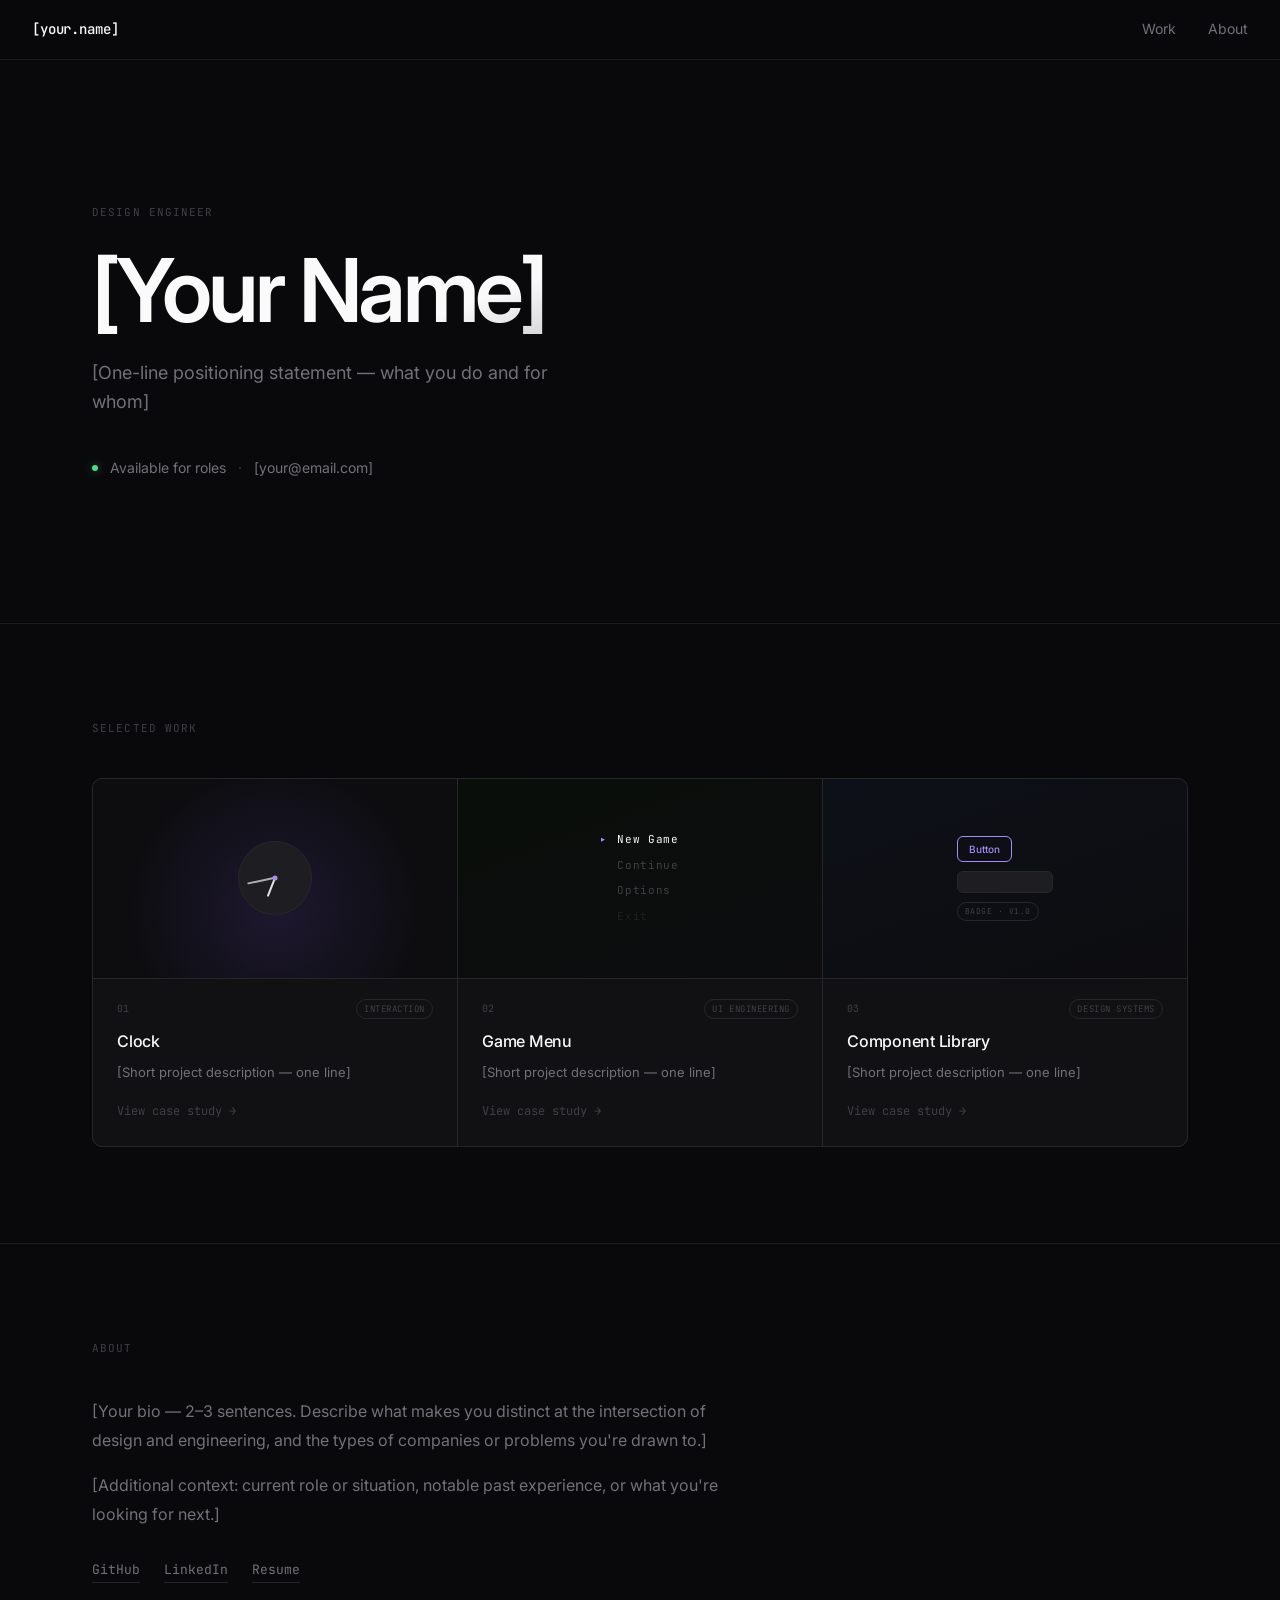
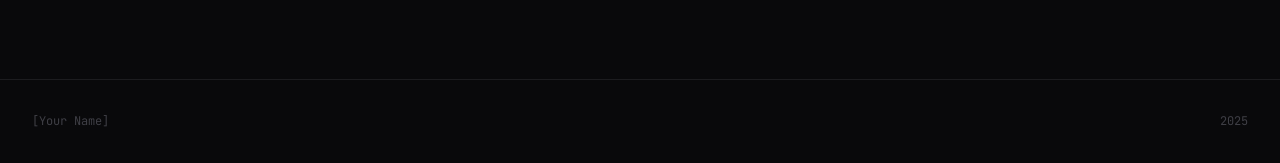
==== index.html @ f0f5b65a "update" ====
<!DOCTYPE html>
<html lang="en">
<head>
  <meta charset="UTF-8">
  <meta name="viewport" content="width=device-width, initial-scale=1.0">
  <!-- PLACEHOLDER: Update with your name -->
  <title>[Your Name] — Design Engineer</title>
  <meta name="description" content="<!-- PLACEHOLDER: One-line bio for search/OG -->">
  <link rel="preconnect" href="https://fonts.googleapis.com">
  <link rel="preconnect" href="https://fonts.gstatic.com" crossorigin>
  <link href="https://fonts.googleapis.com/css2?family=Inter:wght@400;500;600&family=JetBrains+Mono:wght@400;500&display=swap" rel="stylesheet">
  <link rel="stylesheet" href="styles.css">
</head>
<body>

  <!-- ─── Nav ─────────────────────────────────────────────── -->
  <nav class="site-nav">
    <!-- PLACEHOLDER: Replace with your name, handle, or a wordmark SVG -->
    <a href="/" class="wordmark">[your.name]</a>
    <div class="nav-links">
      <a href="#work">Work</a>
      <a href="#about">About</a>
    </div>
  </nav>

  <main>

    <!-- ─── Hero ────────────────────────────────────────────── -->
    <section class="hero">
      <div class="wrap">
        <p class="hero-eyebrow">Design Engineer</p>
        <!-- PLACEHOLDER: Your name — can be a logotype SVG, styled text, or plain text -->
        <h1 class="hero-name">[Your Name]</h1>
        <!-- PLACEHOLDER: One-line positioning statement
             Examples:
               "I build the gap between design and production."
               "Turning design systems into living, shipped products."
               "Designing in code for SaaS teams that move fast."        -->
        <p class="hero-statement">
          [One-line positioning statement — what you do and for whom]
        </p>
        <div class="hero-cta">
          <span class="status-dot"></span>
          <span>Available for roles</span>
          <span class="dot">·</span>
          <!-- PLACEHOLDER: Your email address -->
          <a href="mailto:[your@email.com]">[your@email.com]</a>
        </div>
      </div>
    </section>

    <!-- ─── Work ─────────────────────────────────────────────── -->
    <section class="section" id="work">
      <div class="wrap">
        <span class="section-label">Selected Work</span>
        <div class="projects">

          <!-- ── Card 01: Clock ── -->
          <a href="projects/clock.html" class="card">
            <div class="card-thumb card-thumb--clock">
              <!-- Analog clock — hands set to current time by script below -->
              <div class="clock">
                <div class="ch" id="clock-hour"></div>
                <div class="cm" id="clock-min"></div>
                <div class="cc"></div>
              </div>
            </div>
            <div class="card-body">
              <div class="card-row">
                <span class="card-num">01</span>
                <span class="card-tag">Interaction</span>
              </div>
              <h2 class="card-title">Clock</h2>
              <!-- PLACEHOLDER: One sentence describing the project -->
              <p class="card-desc">[Short project description — one line]</p>
              <span class="card-link">View case study →</span>
            </div>
          </a>

          <!-- ── Card 02: Game Menu ── -->
          <a href="projects/game-menu.html" class="card">
            <div class="card-thumb card-thumb--game">
              <div class="game-menu">
                <div class="gmi active">New Game</div>
                <div class="gmi">Continue</div>
                <div class="gmi">Options</div>
                <div class="gmi" style="opacity:.35">Exit</div>
              </div>
            </div>
            <div class="card-body">
              <div class="card-row">
                <span class="card-num">02</span>
                <span class="card-tag">UI Engineering</span>
              </div>
              <h2 class="card-title">Game Menu</h2>
              <!-- PLACEHOLDER: One sentence describing the project -->
              <p class="card-desc">[Short project description — one line]</p>
              <span class="card-link">View case study →</span>
            </div>
          </a>

          <!-- ── Card 03: Component Library ── -->
          <a href="projects/component-library.html" class="card">
            <div class="card-thumb card-thumb--components">
              <div class="comp-stack">
                <div class="c-btn">Button</div>
                <div class="c-input"></div>
                <div class="c-badge">Badge · v1.0</div>
              </div>
            </div>
            <div class="card-body">
              <div class="card-row">
                <span class="card-num">03</span>
                <span class="card-tag">Design Systems</span>
              </div>
              <h2 class="card-title">Component Library</h2>
              <!-- PLACEHOLDER: One sentence describing the project -->
              <p class="card-desc">[Short project description — one line]</p>
              <span class="card-link">View case study →</span>
            </div>
          </a>

        </div>
      </div>
    </section>

    <!-- ─── About ─────────────────────────────────────────────── -->
    <section class="section" id="about">
      <div class="wrap">
        <span class="section-label">About</span>
        <div class="about-body">
          <!-- PLACEHOLDER: 2–3 sentence bio
               Focus on: what makes you distinct at the intersection of design + engineering,
               and the kinds of companies/problems you're drawn to. -->
          <p>[Your bio — 2–3 sentences. Describe what makes you distinct at the intersection of design and engineering, and the types of companies or problems you're drawn to.]</p>
          <!-- PLACEHOLDER: Optional second paragraph — current situation, past experience, what's next -->
          <p>[Additional context: current role or situation, notable past experience, or what you're looking for next.]</p>
          <div class="about-links">
            <!-- PLACEHOLDER: Replace # with real URLs. Add or remove links as needed. -->
            <a href="#" class="about-link">GitHub</a>
            <a href="#" class="about-link">LinkedIn</a>
            <a href="#" class="about-link">Resume</a>
          </div>
        </div>
      </div>
    </section>

  </main>

  <!-- ─── Footer ──────────────────────────────────────────────── -->
  <footer>
    <!-- PLACEHOLDER: Your name -->
    <span class="foot-text">[Your Name]</span>
    <span class="foot-text">2025</span>
  </footer>

  <script>
    // Set clock hands to current local time
    const now = new Date();
    const h = now.getHours() % 12;
    const m = now.getMinutes();
    const hourDeg = h * 30 + m * 0.5;
    const minDeg  = m * 6;
    document.getElementById('clock-hour').style.transform = `rotate(${hourDeg}deg)`;
    document.getElementById('clock-min').style.transform  = `rotate(${minDeg}deg)`;
  </script>

</body>
</html>
---- styles.css ----
/* ─────────────────────────────────────────────────────────────
   Portfolio — Design Engineer
   ───────────────────────────────────────────────────────────── */

/* Reset */
*, *::before, *::after { box-sizing: border-box; margin: 0; padding: 0; }

/* Tokens */
:root {
  --bg:           #09090b;
  --bg-2:         #0d0d10;
  --surface:      #111113;
  --surface-2:    #18181b;
  --surface-3:    #1e1e22;
  --border:       #27272a;
  --border-2:     #1c1c1f;

  --text:         #fafafa;
  --text-muted:   #71717a;
  --text-subtle:  #3f3f46;

  --accent:       #a78bfa;

  --sans: 'Inter', -apple-system, BlinkMacSystemFont, 'Segoe UI', Helvetica, sans-serif;
  --mono: 'JetBrains Mono', 'Fira Code', 'SF Mono', 'Cascadia Code', monospace;

  --r:   10px;
  --r-s: 6px;

  --nav-h:        60px;
  --max-w:        1160px;
  --max-w-prose:  660px;
}

html { scroll-behavior: smooth; }

body {
  background: var(--bg);
  color: var(--text);
  font-family: var(--sans);
  font-size: 1rem;
  line-height: 1.6;
  -webkit-font-smoothing: antialiased;
  -moz-osx-font-smoothing: grayscale;
}

a { color: inherit; text-decoration: none; }

/* ─── Layout ─── */
.wrap {
  max-width: var(--max-w);
  margin: 0 auto;
  padding: 0 2rem;
}

/* ─── Nav ─── */
nav.site-nav {
  position: fixed;
  inset: 0 0 auto;
  height: var(--nav-h);
  display: flex;
  align-items: center;
  justify-content: space-between;
  padding: 0 2rem;
  z-index: 99;
  border-bottom: 1px solid var(--border-2);
  background: rgba(9, 9, 11, 0.82);
  backdrop-filter: blur(14px);
  -webkit-backdrop-filter: blur(14px);
}

.wordmark {
  font-family: var(--mono);
  font-size: 0.875rem;
  font-weight: 500;
  letter-spacing: -0.01em;
  color: var(--text);
  transition: color 0.15s;
}
.wordmark:hover { color: var(--accent); }

.nav-links {
  display: flex;
  gap: 2rem;
}
.nav-links a {
  font-size: 0.875rem;
  color: var(--text-muted);
  transition: color 0.15s;
}
.nav-links a:hover { color: var(--text); }

/* ─── Hero ─── */
.hero {
  padding: calc(var(--nav-h) + 9rem) 0 9rem;
}
.hero-eyebrow {
  font-family: var(--mono);
  font-size: 0.6875rem;
  text-transform: uppercase;
  letter-spacing: 0.1em;
  color: var(--text-subtle);
  margin-bottom: 1.5rem;
}
.hero-name {
  font-size: clamp(3rem, 7.5vw, 5.5rem);
  font-weight: 600;
  letter-spacing: -0.04em;
  line-height: 1;
  margin-bottom: 1.5rem;
  background: linear-gradient(160deg, #fafafa 40%, #52525b);
  -webkit-background-clip: text;
  -webkit-text-fill-color: transparent;
  background-clip: text;
}
.hero-statement {
  font-size: 1.125rem;
  color: var(--text-muted);
  max-width: 460px;
  line-height: 1.65;
  margin-bottom: 2.5rem;
}
.hero-cta {
  display: flex;
  align-items: center;
  gap: 0.75rem;
  font-size: 0.875rem;
  color: var(--text-muted);
}
.status-dot {
  width: 6px;
  height: 6px;
  background: #4ade80;
  border-radius: 50%;
  box-shadow: 0 0 8px rgba(74, 222, 128, 0.45);
  flex-shrink: 0;
  animation: blink 2.5s ease-in-out infinite;
}
@keyframes blink {
  0%, 100% { opacity: 1; }
  50%       { opacity: 0.35; }
}
.dot { color: var(--text-subtle); }
.hero-cta a { transition: color 0.15s; }
.hero-cta a:hover { color: var(--text); }

/* ─── Sections ─── */
.section {
  padding: 6rem 0;
  border-top: 1px solid var(--border-2);
}
.section-label {
  display: block;
  font-family: var(--mono);
  font-size: 0.6875rem;
  text-transform: uppercase;
  letter-spacing: 0.1em;
  color: var(--text-subtle);
  margin-bottom: 2.5rem;
}

/* ─── Project Grid ─── */
.projects {
  display: grid;
  grid-template-columns: repeat(3, 1fr);
  border: 1px solid var(--border);
  border-radius: var(--r);
  overflow: hidden;
  background: var(--border);
  gap: 1px;
}

.card {
  display: flex;
  flex-direction: column;
  background: var(--surface);
  position: relative;
  transition: background 0.2s;
}
.card:hover { background: var(--surface-2); }

/* Card thumbnails */
.card-thumb {
  height: 200px;
  border-bottom: 1px solid var(--border);
  display: flex;
  align-items: center;
  justify-content: center;
  overflow: hidden;
}

/* — Clock — */
.card-thumb--clock {
  background: radial-gradient(circle at 50% 65%, #1e1830 0%, var(--bg-2) 65%);
}
.clock {
  width: 74px;
  height: 74px;
  border: 1.5px solid var(--border);
  border-radius: 50%;
  background: var(--surface-3);
  position: relative;
}
.ch, .cm {
  position: absolute;
  bottom: 50%;
  left: 50%;
  transform-origin: 50% 100%;
  background: var(--text);
  border-radius: 2px;
}
.ch {
  width: 2px;
  height: 20px;
  margin-left: -1px;
  transform: rotate(0deg); /* set by JS */
  opacity: 0.9;
}
.cm {
  width: 1.5px;
  height: 28px;
  margin-left: -0.75px;
  transform: rotate(0deg); /* set by JS */
  opacity: 0.65;
}
.cc {
  position: absolute;
  width: 5px;
  height: 5px;
  background: var(--accent);
  border-radius: 50%;
  top: 50%;
  left: 50%;
  transform: translate(-50%, -50%);
}

/* — Game Menu — */
.card-thumb--game {
  background: linear-gradient(160deg, #090e09 0%, var(--bg-2) 100%);
}
.game-menu {
  display: flex;
  flex-direction: column;
  gap: 8px;
}
.gmi {
  font-family: var(--mono);
  font-size: 0.6875rem;
  letter-spacing: 0.06em;
  color: var(--text-subtle);
  padding-left: 16px;
  position: relative;
}
.gmi.active {
  color: var(--text);
}
.gmi.active::before {
  content: '▶';
  position: absolute;
  left: 0;
  top: 50%;
  transform: translateY(-50%);
  color: var(--accent);
  font-size: 0.4rem;
}

/* — Component Library — */
.card-thumb--components {
  background: linear-gradient(160deg, #0d1018 0%, var(--bg-2) 100%);
}
.comp-stack {
  display: flex;
  flex-direction: column;
  gap: 9px;
  align-items: flex-start;
}
.c-btn {
  font-family: var(--sans);
  font-size: 0.625rem;
  font-weight: 500;
  padding: 4px 11px;
  border: 1px solid var(--accent);
  border-radius: var(--r-s);
  color: var(--accent);
}
.c-input {
  width: 96px;
  height: 22px;
  border: 1px solid var(--border);
  border-radius: var(--r-s);
  background: var(--surface-3);
}
.c-badge {
  font-family: var(--mono);
  font-size: 0.5rem;
  padding: 2px 7px;
  border-radius: 999px;
  border: 1px solid var(--border);
  color: var(--text-subtle);
  text-transform: uppercase;
  letter-spacing: 0.06em;
}

/* Card body */
.card-body {
  padding: 1.25rem 1.5rem 1.5rem;
  flex: 1;
  display: flex;
  flex-direction: column;
}
.card-row {
  display: flex;
  align-items: center;
  justify-content: space-between;
  margin-bottom: 0.625rem;
}
.card-num {
  font-family: var(--mono);
  font-size: 0.625rem;
  color: var(--text-subtle);
}
.card-tag {
  font-family: var(--mono);
  font-size: 0.5625rem;
  color: var(--text-subtle);
  text-transform: uppercase;
  letter-spacing: 0.06em;
  padding: 2px 7px;
  border: 1px solid var(--border);
  border-radius: 999px;
}
.card-title {
  font-size: 1rem;
  font-weight: 500;
  letter-spacing: -0.015em;
  color: var(--text);
  margin-bottom: 0.5rem;
  transition: color 0.15s;
}
.card:hover .card-title { color: var(--accent); }
.card-desc {
  font-size: 0.8125rem;
  color: var(--text-muted);
  line-height: 1.5;
  flex: 1;
}
.card-link {
  display: inline-flex;
  align-items: center;
  gap: 0.375rem;
  font-size: 0.75rem;
  font-family: var(--mono);
  color: var(--text-subtle);
  margin-top: 1.25rem;
  transition: color 0.2s;
}
.card:hover .card-link { color: var(--text-muted); }

/* ─── About ─── */
.about-body { max-width: var(--max-w-prose); }
.about-body p {
  font-size: 1rem;
  color: var(--text-muted);
  line-height: 1.8;
  margin-bottom: 1rem;
}
.about-links {
  display: flex;
  gap: 1.5rem;
  margin-top: 2rem;
}
.about-link {
  font-family: var(--mono);
  font-size: 0.8125rem;
  color: var(--text-muted);
  border-bottom: 1px solid var(--border);
  padding-bottom: 1px;
  transition: all 0.15s;
}
.about-link:hover { color: var(--text); border-color: var(--text-muted); }

/* ─── Footer ─── */
footer {
  border-top: 1px solid var(--border-2);
  padding: 2rem;
  display: flex;
  justify-content: space-between;
  align-items: center;
}
.foot-text {
  font-family: var(--mono);
  font-size: 0.75rem;
  color: var(--text-subtle);
  transition: color 0.15s;
}
a.foot-text:hover { color: var(--text-muted); }

/* ─── Case Study ─── */
nav.case-nav {
  position: fixed;
  inset: 0 0 auto;
  height: var(--nav-h);
  display: flex;
  align-items: center;
  justify-content: space-between;
  padding: 0 2rem;
  z-index: 99;
  border-bottom: 1px solid var(--border-2);
  background: rgba(9, 9, 11, 0.82);
  backdrop-filter: blur(14px);
  -webkit-backdrop-filter: blur(14px);
}
.back {
  display: inline-flex;
  align-items: center;
  gap: 0.5rem;
  font-size: 0.875rem;
  color: var(--text-muted);
  transition: color 0.15s;
}
.back svg { transition: transform 0.15s; }
.back:hover { color: var(--text); }
.back:hover svg { transform: translateX(-2px); }

.case-hero {
  padding: calc(var(--nav-h) + 6rem) 0 4rem;
}
.case-num {
  font-family: var(--mono);
  font-size: 0.6875rem;
  color: var(--text-subtle);
  letter-spacing: 0.08em;
  text-transform: uppercase;
  display: block;
  margin-bottom: 1rem;
}
.case-title {
  font-size: clamp(2.25rem, 5vw, 4rem);
  font-weight: 600;
  letter-spacing: -0.03em;
  line-height: 1.05;
  margin-bottom: 1rem;
  background: linear-gradient(160deg, #fafafa 40%, #52525b);
  -webkit-background-clip: text;
  -webkit-text-fill-color: transparent;
  background-clip: text;
}
.case-desc {
  font-size: 1.0625rem;
  color: var(--text-muted);
  max-width: 520px;
  line-height: 1.65;
}
.case-attrs {
  display: flex;
  gap: 3rem;
  padding: 2rem 0;
  border-top: 1px solid var(--border-2);
  margin-top: 2.5rem;
}
.attr { display: flex; flex-direction: column; gap: 0.25rem; }
.attr-label {
  font-family: var(--mono);
  font-size: 0.625rem;
  text-transform: uppercase;
  letter-spacing: 0.1em;
  color: var(--text-subtle);
}
.attr-value {
  font-size: 0.875rem;
  color: var(--text-muted);
}

/* Demo embed */
.demo-wrap {
  padding-bottom: 5rem;
  border-bottom: 1px solid var(--border-2);
}
.demo-frame {
  width: 100%;
  aspect-ratio: 16 / 9;
  background: var(--surface);
  border: 1px solid var(--border);
  border-radius: var(--r);
  display: flex;
  align-items: center;
  justify-content: center;
  overflow: hidden;
}
iframe.demo-frame {
  border: none;
  display: block;
}
.demo-ph {
  text-align: center;
  display: flex;
  flex-direction: column;
  align-items: center;
  gap: 0.75rem;
}
.demo-ph-ring {
  width: 44px;
  height: 44px;
  border: 1px dashed var(--border);
  border-radius: 50%;
  display: flex;
  align-items: center;
  justify-content: center;
  color: var(--text-subtle);
}
.demo-ph p {
  font-family: var(--mono);
  font-size: 0.75rem;
  color: var(--text-subtle);
}
.demo-ph small {
  font-family: var(--mono);
  font-size: 0.625rem;
  color: var(--border);
  max-width: 280px;
  line-height: 1.5;
}

/* Case body */
.case-body {
  padding: 5rem 0;
  max-width: var(--max-w-prose);
}
.case-block { margin-bottom: 4rem; }
.block-label {
  font-family: var(--mono);
  font-size: 0.625rem;
  text-transform: uppercase;
  letter-spacing: 0.1em;
  color: var(--text-subtle);
  display: block;
  margin-bottom: 1rem;
}
.case-block h2 {
  font-size: 1.125rem;
  font-weight: 500;
  letter-spacing: -0.02em;
  margin-bottom: 0.875rem;
  color: var(--text);
}
.case-block p {
  font-size: 0.9375rem;
  color: var(--text-muted);
  line-height: 1.75;
  margin-bottom: 0.875rem;
}
.ph-block {
  padding: 1.25rem 1.5rem;
  border: 1px dashed var(--border);
  border-radius: var(--r-s);
  font-family: var(--mono);
  font-size: 0.75rem;
  color: var(--text-subtle);
  line-height: 1.7;
}

/* ─── Responsive ─── */
@media (max-width: 860px) {
  .projects { grid-template-columns: 1fr; }
  nav.site-nav .nav-links { display: none; }
  .case-attrs { flex-wrap: wrap; gap: 1.5rem; }
}
@media (max-width: 480px) {
  .hero-name { font-size: 2.75rem; }
  .wrap { padding: 0 1.25rem; }
  nav.site-nav, nav.case-nav { padding: 0 1.25rem; }
  footer { padding: 2rem 1.25rem; }
}
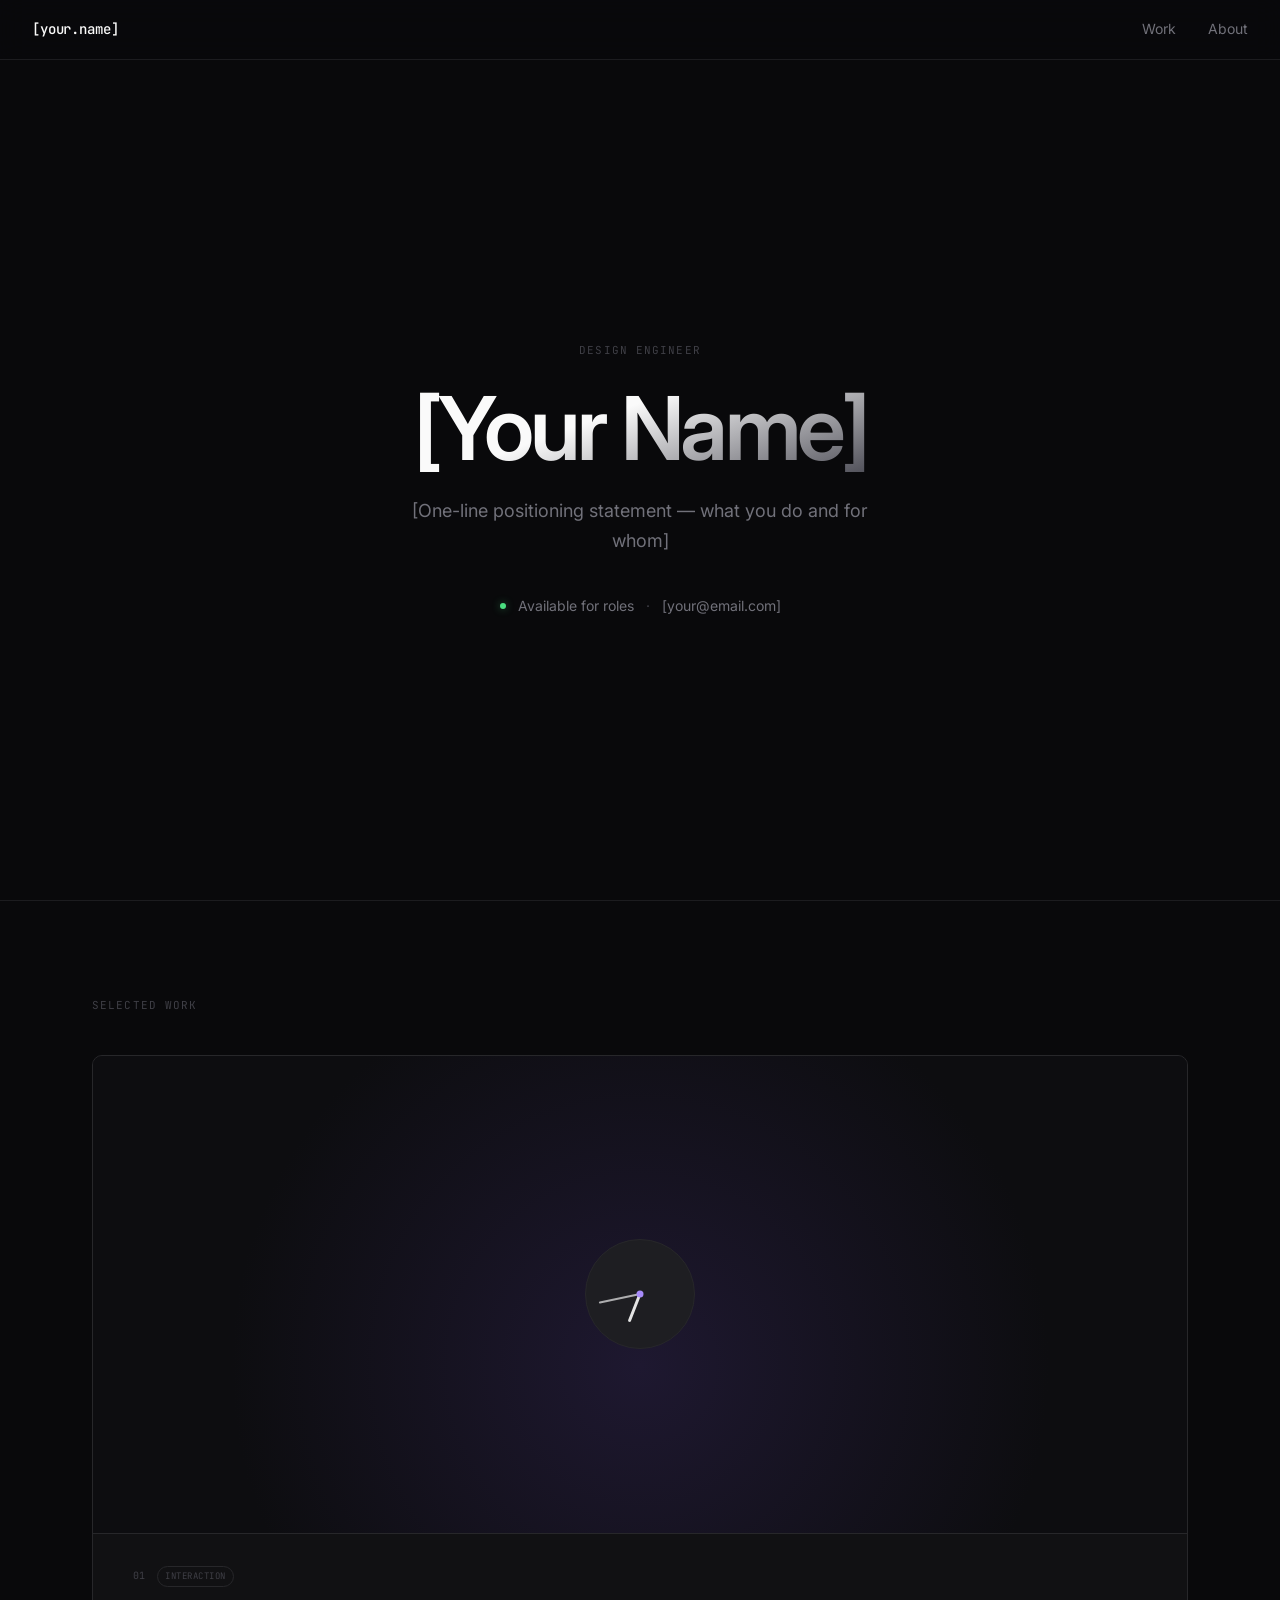
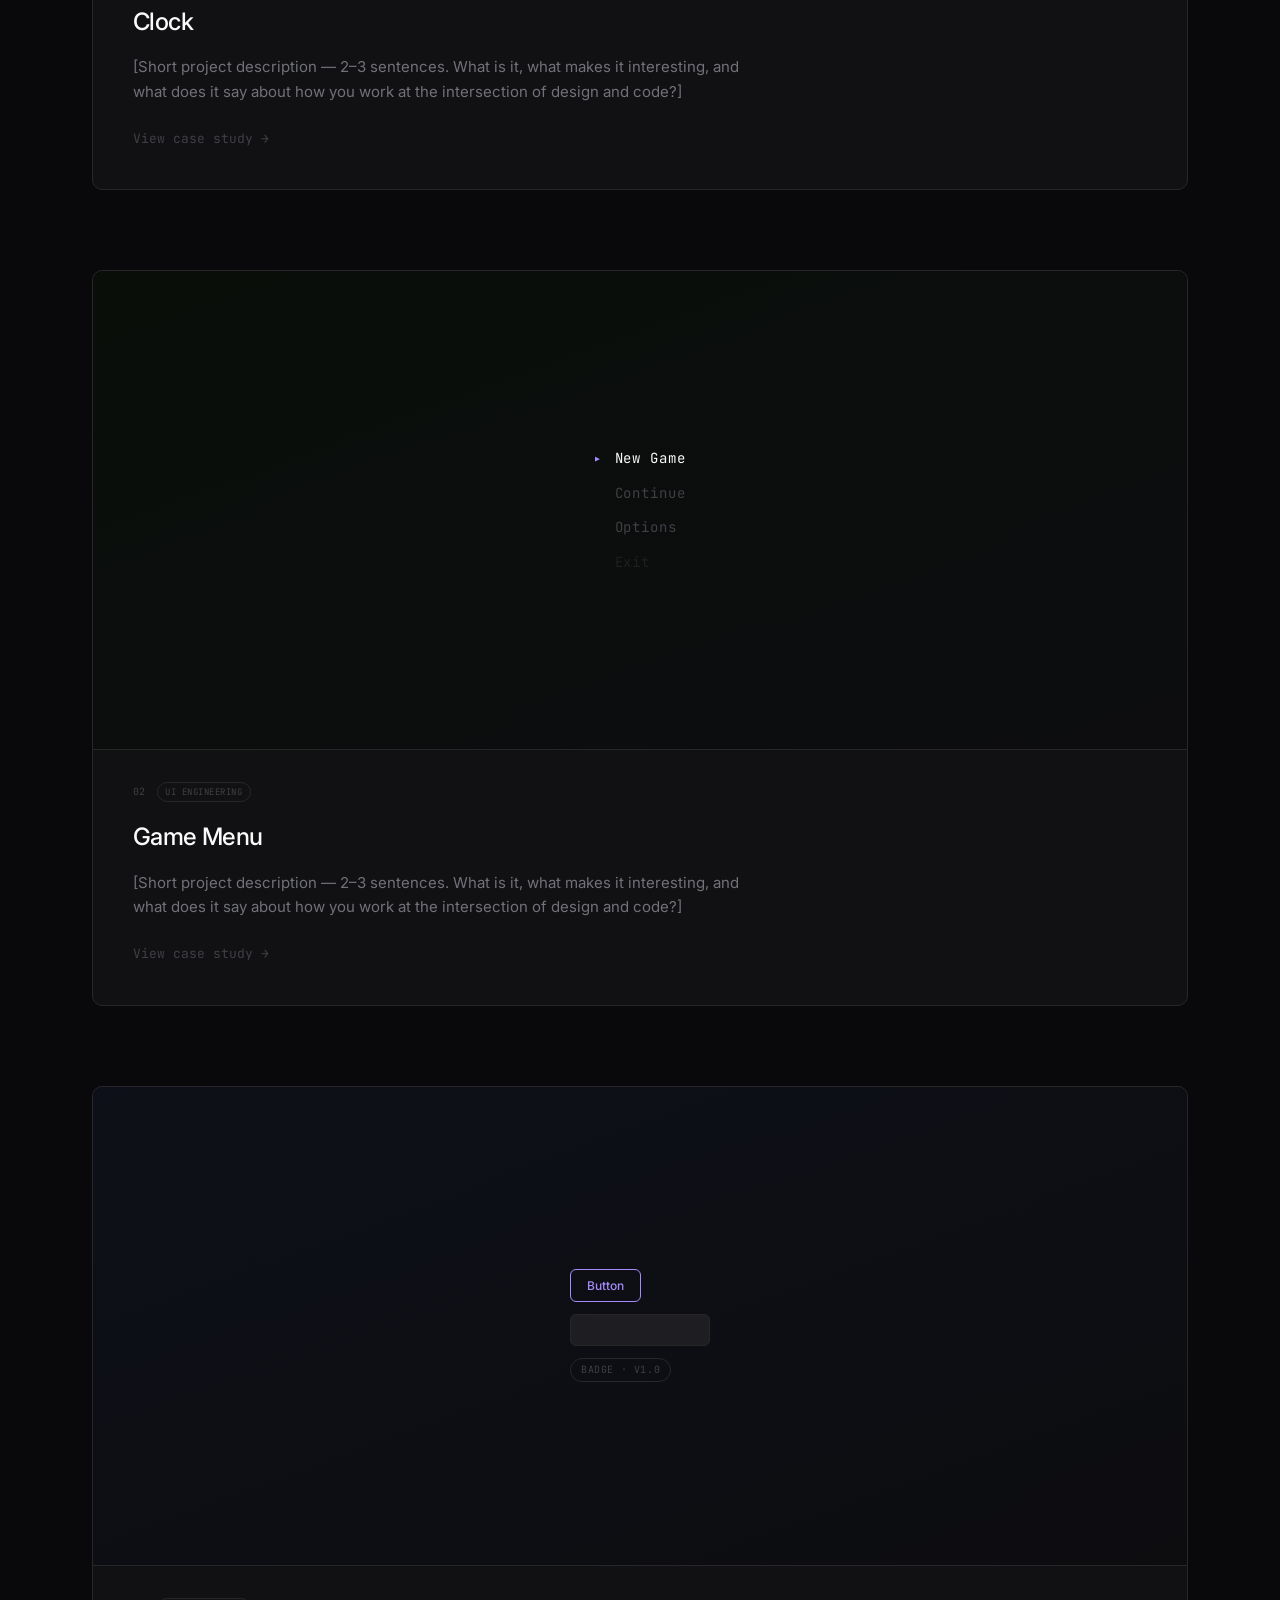
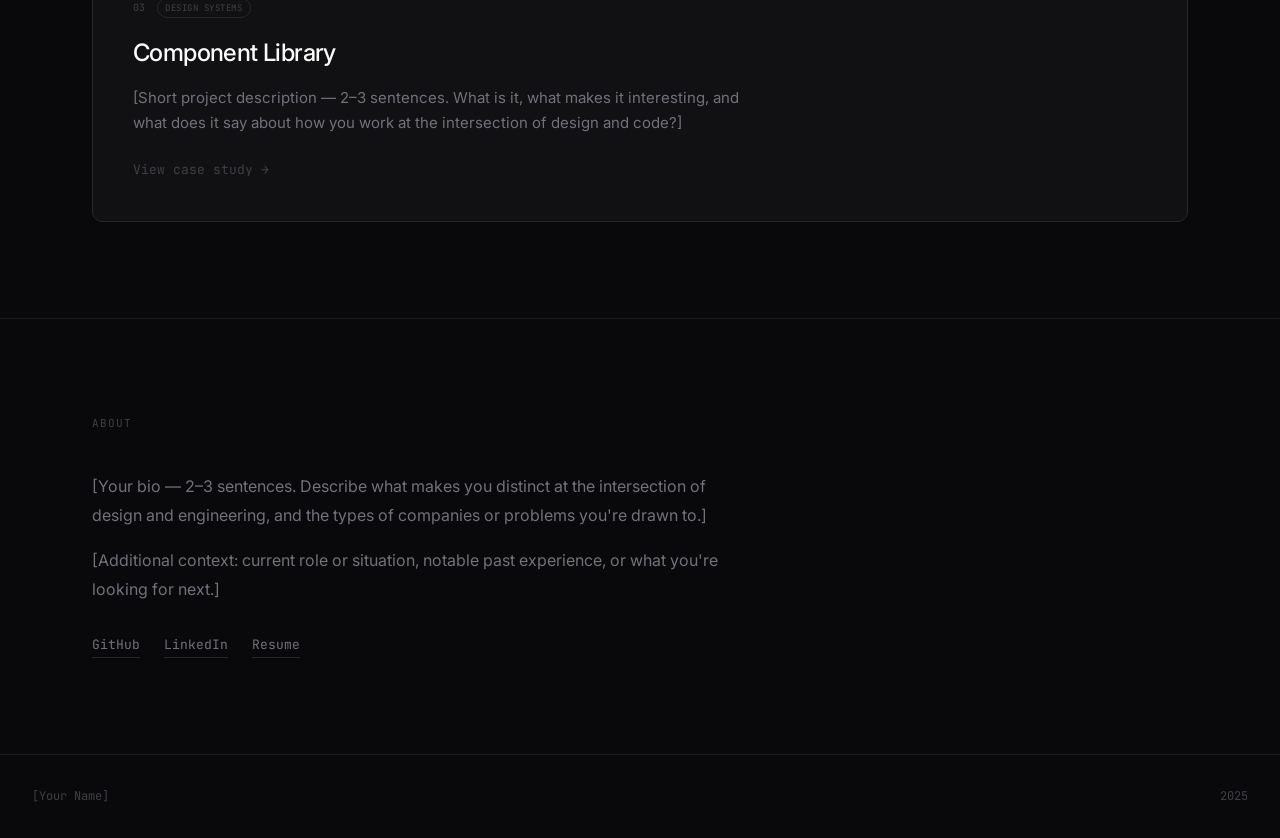
==== commit 9e8bcada: "update" ====
--- a/index.html
+++ b/index.html
@@ -71,8 +71,8 @@
                 <span class="card-tag">Interaction</span>
               </div>
               <h2 class="card-title">Clock</h2>
-              <!-- PLACEHOLDER: One sentence describing the project -->
-              <p class="card-desc">[Short project description — one line]</p>
+              <!-- PLACEHOLDER: 2–3 sentences describing the project -->
+              <p class="card-desc">[Short project description — 2–3 sentences. What is it, what makes it interesting, and what does it say about how you work at the intersection of design and code?]</p>
               <span class="card-link">View case study →</span>
             </div>
           </a>
@@ -93,8 +93,8 @@
                 <span class="card-tag">UI Engineering</span>
               </div>
               <h2 class="card-title">Game Menu</h2>
-              <!-- PLACEHOLDER: One sentence describing the project -->
-              <p class="card-desc">[Short project description — one line]</p>
+              <!-- PLACEHOLDER: 2–3 sentences describing the project -->
+              <p class="card-desc">[Short project description — 2–3 sentences. What is it, what makes it interesting, and what does it say about how you work at the intersection of design and code?]</p>
               <span class="card-link">View case study →</span>
             </div>
           </a>
@@ -114,8 +114,8 @@
                 <span class="card-tag">Design Systems</span>
               </div>
               <h2 class="card-title">Component Library</h2>
-              <!-- PLACEHOLDER: One sentence describing the project -->
-              <p class="card-desc">[Short project description — one line]</p>
+              <!-- PLACEHOLDER: 2–3 sentences describing the project -->
+              <p class="card-desc">[Short project description — 2–3 sentences. What is it, what makes it interesting, and what does it say about how you work at the intersection of design and code?]</p>
               <span class="card-link">View case study →</span>
             </div>
           </a>
--- a/styles.css
+++ b/styles.css
@@ -90,9 +90,19 @@
 }
 .nav-links a:hover { color: var(--text); }
 
-/* ─── Hero ─── */
+/* ─── Hero — centered, full viewport height ─── */
 .hero {
-  padding: calc(var(--nav-h) + 9rem) 0 9rem;
+  min-height: 100svh;
+  display: flex;
+  align-items: center;
+  justify-content: center;
+  padding-top: var(--nav-h);  /* keeps content clear of fixed nav */
+  text-align: center;
+}
+.hero .wrap {
+  display: flex;
+  flex-direction: column;
+  align-items: center;
 }
 .hero-eyebrow {
   font-family: var(--mono);
@@ -123,6 +133,7 @@
 .hero-cta {
   display: flex;
   align-items: center;
+  justify-content: center;
   gap: 0.75rem;
   font-size: 0.875rem;
   color: var(--text-muted);
@@ -159,29 +170,31 @@
   margin-bottom: 2.5rem;
 }
 
-/* ─── Project Grid ─── */
+/* ─── Stacked Project Cards ─── */
 .projects {
-  display: grid;
-  grid-template-columns: repeat(3, 1fr);
+  display: flex;
+  flex-direction: column;
+  gap: 5rem;
+}
+
+.card {
+  display: flex;
+  flex-direction: column;
+  background: var(--surface);
   border: 1px solid var(--border);
   border-radius: var(--r);
   overflow: hidden;
-  background: var(--border);
-  gap: 1px;
-}
-
-.card {
-  display: flex;
-  flex-direction: column;
-  background: var(--surface);
-  position: relative;
-  transition: background 0.2s;
-}
-.card:hover { background: var(--surface-2); }
-
-/* Card thumbnails */
+  transition: background 0.2s, border-color 0.2s;
+}
+.card:hover {
+  background: var(--surface-2);
+  border-color: var(--text-subtle);
+}
+
+/* Preview area — tall landscape ratio */
 .card-thumb {
-  height: 200px;
+  width: 100%;
+  aspect-ratio: 16 / 7;
   border-bottom: 1px solid var(--border);
   display: flex;
   align-items: center;
@@ -194,8 +207,8 @@
   background: radial-gradient(circle at 50% 65%, #1e1830 0%, var(--bg-2) 65%);
 }
 .clock {
-  width: 74px;
-  height: 74px;
+  width: 110px;
+  height: 110px;
   border: 1.5px solid var(--border);
   border-radius: 50%;
   background: var(--surface-3);
@@ -210,23 +223,23 @@
   border-radius: 2px;
 }
 .ch {
+  width: 2.5px;
+  height: 30px;
+  margin-left: -1.25px;
+  transform: rotate(0deg); /* set by JS */
+  opacity: 0.9;
+}
+.cm {
   width: 2px;
-  height: 20px;
+  height: 42px;
   margin-left: -1px;
   transform: rotate(0deg); /* set by JS */
-  opacity: 0.9;
-}
-.cm {
-  width: 1.5px;
-  height: 28px;
-  margin-left: -0.75px;
-  transform: rotate(0deg); /* set by JS */
   opacity: 0.65;
 }
 .cc {
   position: absolute;
-  width: 5px;
-  height: 5px;
+  width: 7px;
+  height: 7px;
   background: var(--accent);
   border-radius: 50%;
   top: 50%;
@@ -241,19 +254,17 @@
 .game-menu {
   display: flex;
   flex-direction: column;
-  gap: 8px;
+  gap: 12px;
 }
 .gmi {
   font-family: var(--mono);
-  font-size: 0.6875rem;
+  font-size: 0.875rem;
   letter-spacing: 0.06em;
   color: var(--text-subtle);
-  padding-left: 16px;
+  padding-left: 20px;
   position: relative;
 }
-.gmi.active {
-  color: var(--text);
-}
+.gmi.active { color: var(--text); }
 .gmi.active::before {
   content: '▶';
   position: absolute;
@@ -261,7 +272,7 @@
   top: 50%;
   transform: translateY(-50%);
   color: var(--accent);
-  font-size: 0.4rem;
+  font-size: 0.5rem;
 }
 
 /* — Component Library — */
@@ -271,29 +282,29 @@
 .comp-stack {
   display: flex;
   flex-direction: column;
-  gap: 9px;
+  gap: 12px;
   align-items: flex-start;
 }
 .c-btn {
   font-family: var(--sans);
-  font-size: 0.625rem;
+  font-size: 0.75rem;
   font-weight: 500;
-  padding: 4px 11px;
+  padding: 6px 16px;
   border: 1px solid var(--accent);
   border-radius: var(--r-s);
   color: var(--accent);
 }
 .c-input {
-  width: 96px;
-  height: 22px;
+  width: 140px;
+  height: 32px;
   border: 1px solid var(--border);
   border-radius: var(--r-s);
   background: var(--surface-3);
 }
 .c-badge {
   font-family: var(--mono);
-  font-size: 0.5rem;
-  padding: 2px 7px;
+  font-size: 0.625rem;
+  padding: 3px 10px;
   border-radius: 999px;
   border: 1px solid var(--border);
   color: var(--text-subtle);
@@ -303,16 +314,15 @@
 
 /* Card body */
 .card-body {
-  padding: 1.25rem 1.5rem 1.5rem;
-  flex: 1;
+  padding: 2rem 2.5rem 2.5rem;
   display: flex;
   flex-direction: column;
 }
 .card-row {
   display: flex;
   align-items: center;
-  justify-content: space-between;
-  margin-bottom: 0.625rem;
+  gap: 0.75rem;
+  margin-bottom: 1rem;
 }
 .card-num {
   font-family: var(--mono);
@@ -330,28 +340,28 @@
   border-radius: 999px;
 }
 .card-title {
-  font-size: 1rem;
+  font-size: 1.5rem;
   font-weight: 500;
-  letter-spacing: -0.015em;
+  letter-spacing: -0.025em;
   color: var(--text);
-  margin-bottom: 0.5rem;
+  margin-bottom: 0.875rem;
   transition: color 0.15s;
 }
 .card:hover .card-title { color: var(--accent); }
 .card-desc {
-  font-size: 0.8125rem;
-  color: var(--text-muted);
-  line-height: 1.5;
-  flex: 1;
+  font-size: 0.9375rem;
+  color: var(--text-muted);
+  line-height: 1.65;
+  max-width: 640px;
 }
 .card-link {
   display: inline-flex;
   align-items: center;
   gap: 0.375rem;
-  font-size: 0.75rem;
-  font-family: var(--mono);
-  color: var(--text-subtle);
-  margin-top: 1.25rem;
+  font-size: 0.8125rem;
+  font-family: var(--mono);
+  color: var(--text-subtle);
+  margin-top: 1.5rem;
   transition: color 0.2s;
 }
 .card:hover .card-link { color: var(--text-muted); }
@@ -561,13 +571,15 @@
 
 /* ─── Responsive ─── */
 @media (max-width: 860px) {
-  .projects { grid-template-columns: 1fr; }
   nav.site-nav .nav-links { display: none; }
   .case-attrs { flex-wrap: wrap; gap: 1.5rem; }
+  .projects { gap: 3.5rem; }
 }
 @media (max-width: 480px) {
   .hero-name { font-size: 2.75rem; }
   .wrap { padding: 0 1.25rem; }
   nav.site-nav, nav.case-nav { padding: 0 1.25rem; }
   footer { padding: 2rem 1.25rem; }
-}
+  .card-body { padding: 1.5rem; }
+  .projects { gap: 2.5rem; }
+}
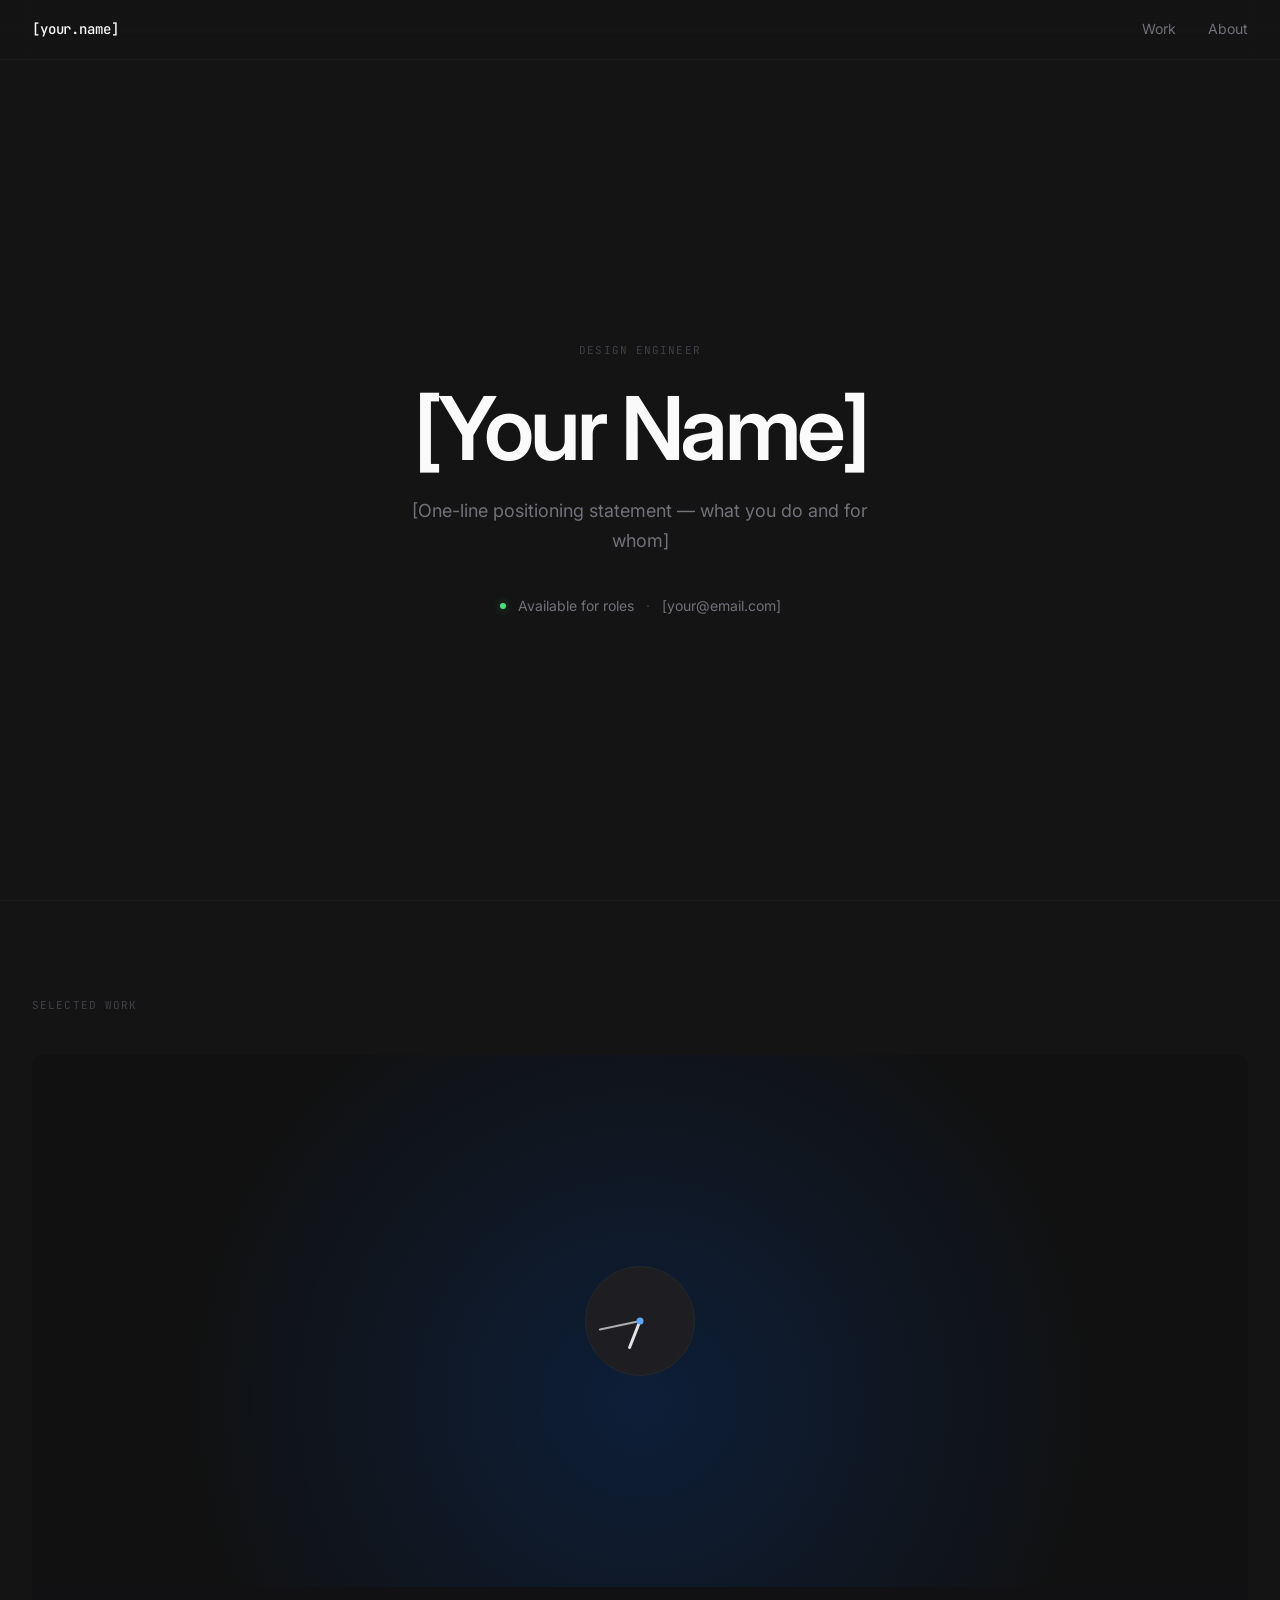
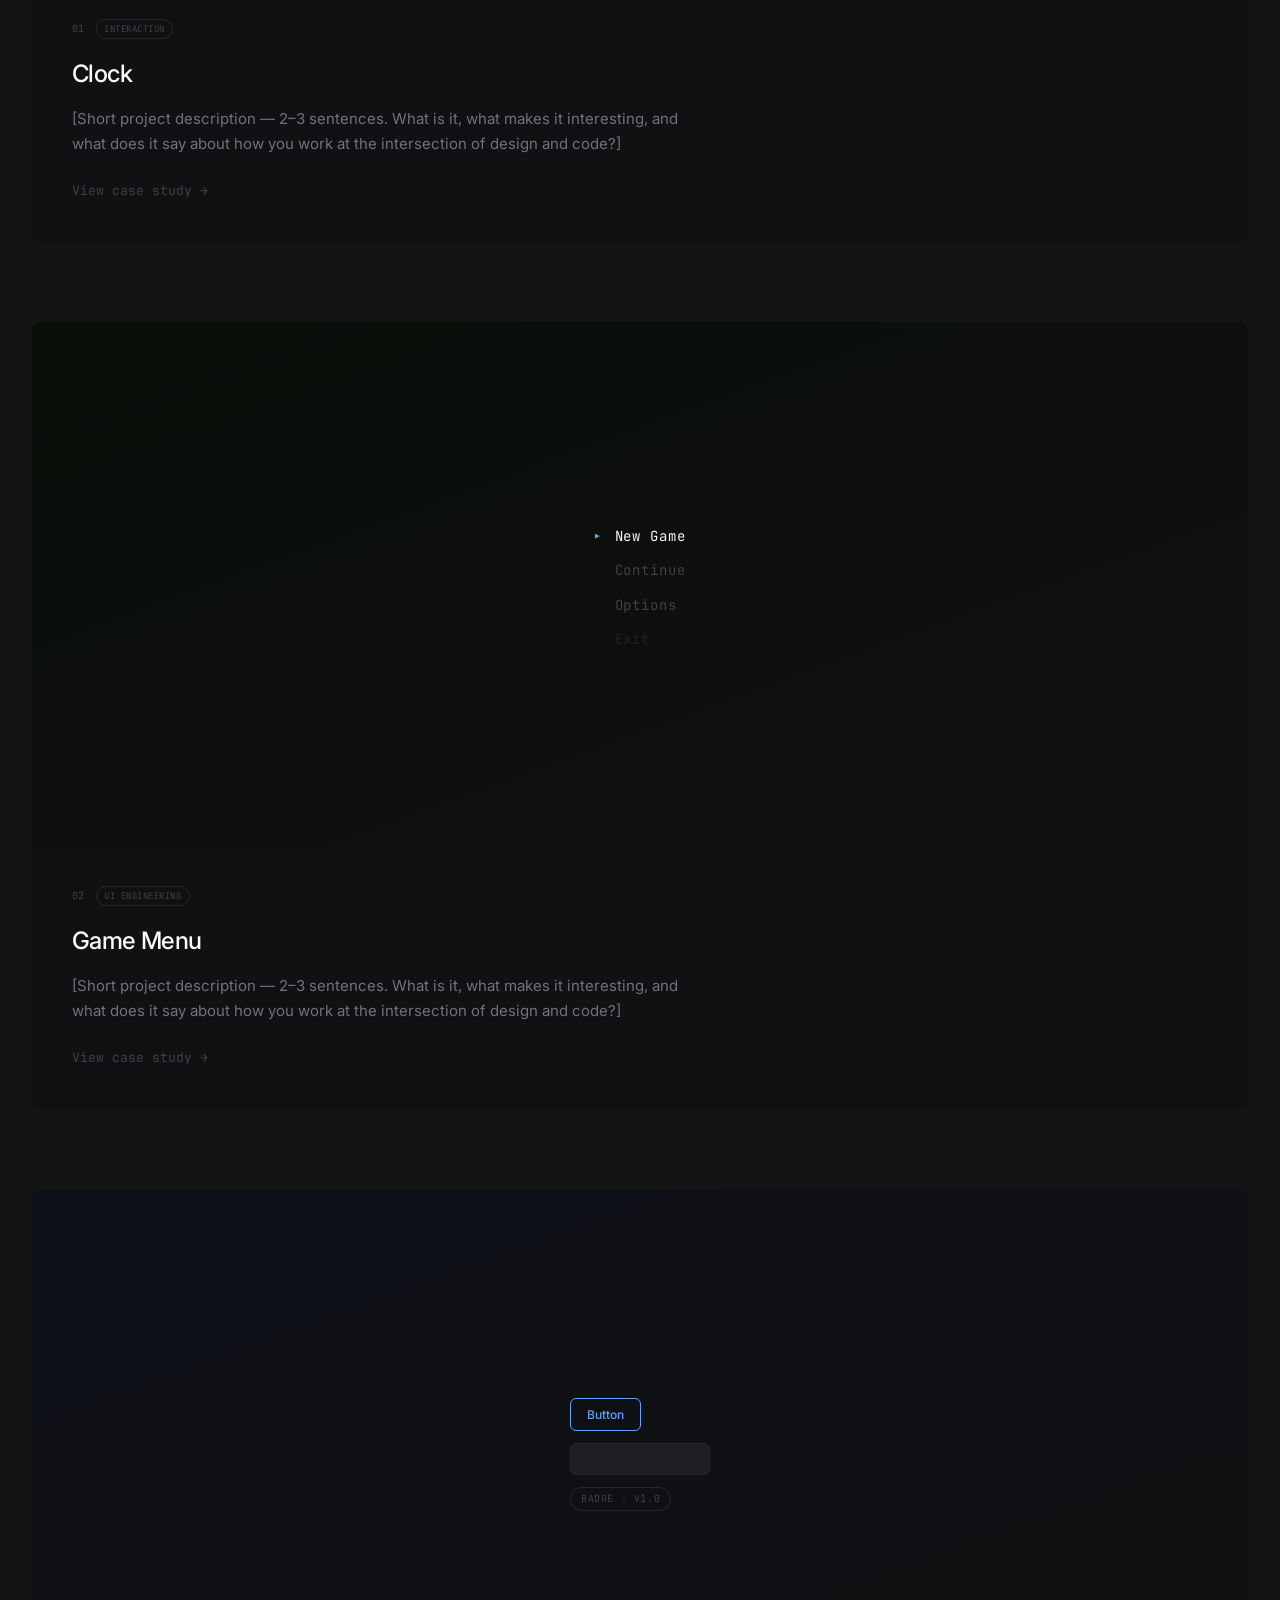
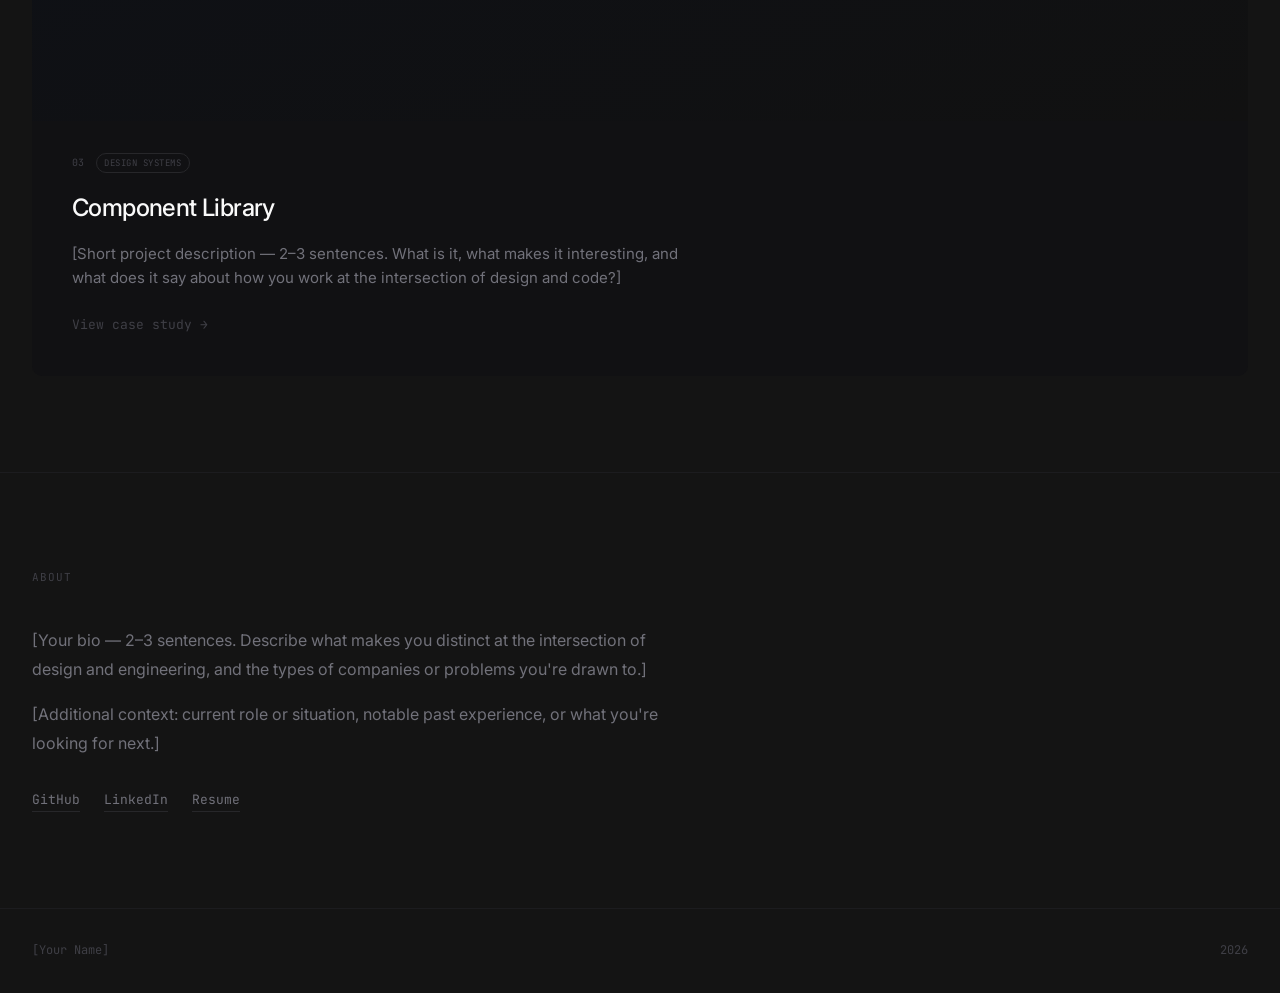
==== commit 07805578: "update" ====
--- a/index.html
+++ b/index.html
@@ -5,7 +5,7 @@
   <meta name="viewport" content="width=device-width, initial-scale=1.0">
   <!-- PLACEHOLDER: Update with your name -->
   <title>[Your Name] — Design Engineer</title>
-  <meta name="description" content="<!-- PLACEHOLDER: One-line bio for search/OG -->">
+  <meta id="meta-desc" name="description" content="">
   <link rel="preconnect" href="https://fonts.googleapis.com">
   <link rel="preconnect" href="https://fonts.gstatic.com" crossorigin>
   <link href="https://fonts.googleapis.com/css2?family=Inter:wght@400;500;600&family=JetBrains+Mono:wght@400;500&display=swap" rel="stylesheet">
@@ -16,7 +16,7 @@
   <!-- ─── Nav ─────────────────────────────────────────────── -->
   <nav class="site-nav">
     <!-- PLACEHOLDER: Replace with your name, handle, or a wordmark SVG -->
-    <a href="/" class="wordmark">[your.name]</a>
+    <a href="/" class="wordmark" id="nav-wordmark">[your.name]</a>
     <div class="nav-links">
       <a href="#work">Work</a>
       <a href="#about">About</a>
@@ -30,13 +30,13 @@
       <div class="wrap">
         <p class="hero-eyebrow">Design Engineer</p>
         <!-- PLACEHOLDER: Your name — can be a logotype SVG, styled text, or plain text -->
-        <h1 class="hero-name">[Your Name]</h1>
+        <h1 class="hero-name" id="hero-name">[Your Name]</h1>
         <!-- PLACEHOLDER: One-line positioning statement
              Examples:
                "I build the gap between design and production."
                "Turning design systems into living, shipped products."
                "Designing in code for SaaS teams that move fast."        -->
-        <p class="hero-statement">
+        <p class="hero-statement" id="hero-statement">
           [One-line positioning statement — what you do and for whom]
         </p>
         <div class="hero-cta">
@@ -44,7 +44,7 @@
           <span>Available for roles</span>
           <span class="dot">·</span>
           <!-- PLACEHOLDER: Your email address -->
-          <a href="mailto:[your@email.com]">[your@email.com]</a>
+          <a id="hero-email" href="mailto:[your@email.com]">[your@email.com]</a>
         </div>
       </div>
     </section>
@@ -150,19 +150,41 @@
   <!-- ─── Footer ──────────────────────────────────────────────── -->
   <footer>
     <!-- PLACEHOLDER: Your name -->
-    <span class="foot-text">[Your Name]</span>
-    <span class="foot-text">2025</span>
+    <span class="foot-text" id="footer-name">[Your Name]</span>
+    <span class="foot-text" id="footer-year"></span>
   </footer>
 
   <script>
-    // Set clock hands to current local time
-    const now = new Date();
-    const h = now.getHours() % 12;
-    const m = now.getMinutes();
-    const hourDeg = h * 30 + m * 0.5;
-    const minDeg  = m * 6;
-    document.getElementById('clock-hour').style.transform = `rotate(${hourDeg}deg)`;
-    document.getElementById('clock-min').style.transform  = `rotate(${minDeg}deg)`;
+    const CONFIG = {
+      name:      "[Your Name]",
+      handle:    "[your.name]",
+      email:     "[your@email.com]",
+      statement: "[One-line positioning statement — what you do and for whom]",
+      available: true,
+    };
+
+    function populate() {
+      document.title = CONFIG.name + ' — Design Engineer';
+      document.getElementById('meta-desc').setAttribute('content', CONFIG.statement);
+      document.getElementById('nav-wordmark').textContent   = CONFIG.handle;
+      document.getElementById('hero-name').textContent      = CONFIG.name;
+      document.getElementById('hero-statement').textContent = CONFIG.statement;
+      const emailEl = document.getElementById('hero-email');
+      emailEl.textContent = CONFIG.email;
+      emailEl.href        = 'mailto:' + CONFIG.email;
+      document.getElementById('footer-name').textContent = CONFIG.name;
+      document.getElementById('footer-year').textContent = new Date().getFullYear();
+    }
+
+    populate();
+
+    // Clock hands
+    (function () {
+      const now = new Date();
+      const h = now.getHours() % 12, m = now.getMinutes();
+      document.getElementById('clock-hour').style.transform = `rotate(${h * 30 + m * 0.5}deg)`;
+      document.getElementById('clock-min').style.transform  = `rotate(${m * 6}deg)`;
+    })();
   </script>
 
 </body>
--- a/styles.css
+++ b/styles.css
@@ -7,8 +7,8 @@
 
 /* Tokens */
 :root {
-  --bg:           #09090b;
-  --bg-2:         #0d0d10;
+  --bg:           #141414;
+  --bg-2:         #111111;
   --surface:      #111113;
   --surface-2:    #18181b;
   --surface-3:    #1e1e22;
@@ -19,7 +19,7 @@
   --text-muted:   #71717a;
   --text-subtle:  #3f3f46;
 
-  --accent:       #a78bfa;
+  --accent:       #60a5fa;
 
   --sans: 'Inter', -apple-system, BlinkMacSystemFont, 'Segoe UI', Helvetica, sans-serif;
   --mono: 'JetBrains Mono', 'Fira Code', 'SF Mono', 'Cascadia Code', monospace;
@@ -28,7 +28,7 @@
   --r-s: 6px;
 
   --nav-h:        60px;
-  --max-w:        1160px;
+  --max-w:        1920px;
   --max-w-prose:  660px;
 }
 
@@ -64,7 +64,7 @@
   padding: 0 2rem;
   z-index: 99;
   border-bottom: 1px solid var(--border-2);
-  background: rgba(9, 9, 11, 0.82);
+  background: rgba(20, 20, 20, 0.85);
   backdrop-filter: blur(14px);
   -webkit-backdrop-filter: blur(14px);
 }
@@ -118,10 +118,7 @@
   letter-spacing: -0.04em;
   line-height: 1;
   margin-bottom: 1.5rem;
-  background: linear-gradient(160deg, #fafafa 40%, #52525b);
-  -webkit-background-clip: text;
-  -webkit-text-fill-color: transparent;
-  background-clip: text;
+  color: var(--text);
 }
 .hero-statement {
   font-size: 1.125rem;
@@ -170,6 +167,7 @@
   margin-bottom: 2.5rem;
 }
 
+
 /* ─── Stacked Project Cards ─── */
 .projects {
   display: flex;
@@ -181,21 +179,16 @@
   display: flex;
   flex-direction: column;
   background: var(--surface);
-  border: 1px solid var(--border);
   border-radius: var(--r);
   overflow: hidden;
-  transition: background 0.2s, border-color 0.2s;
-}
-.card:hover {
-  background: var(--surface-2);
-  border-color: var(--text-subtle);
-}
+  transition: background 0.2s;
+}
+.card:hover { background: var(--surface-2); }
 
 /* Preview area — tall landscape ratio */
 .card-thumb {
   width: 100%;
   aspect-ratio: 16 / 7;
-  border-bottom: 1px solid var(--border);
   display: flex;
   align-items: center;
   justify-content: center;
@@ -204,7 +197,7 @@
 
 /* — Clock — */
 .card-thumb--clock {
-  background: radial-gradient(circle at 50% 65%, #1e1830 0%, var(--bg-2) 65%);
+  background: radial-gradient(circle at 50% 65%, #0d1e38 0%, var(--bg-2) 65%);
 }
 .clock {
   width: 110px;
@@ -405,180 +398,15 @@
 }
 a.foot-text:hover { color: var(--text-muted); }
 
-/* ─── Case Study ─── */
-nav.case-nav {
-  position: fixed;
-  inset: 0 0 auto;
-  height: var(--nav-h);
-  display: flex;
-  align-items: center;
-  justify-content: space-between;
-  padding: 0 2rem;
-  z-index: 99;
-  border-bottom: 1px solid var(--border-2);
-  background: rgba(9, 9, 11, 0.82);
-  backdrop-filter: blur(14px);
-  -webkit-backdrop-filter: blur(14px);
-}
-.back {
-  display: inline-flex;
-  align-items: center;
-  gap: 0.5rem;
-  font-size: 0.875rem;
-  color: var(--text-muted);
-  transition: color 0.15s;
-}
-.back svg { transition: transform 0.15s; }
-.back:hover { color: var(--text); }
-.back:hover svg { transform: translateX(-2px); }
-
-.case-hero {
-  padding: calc(var(--nav-h) + 6rem) 0 4rem;
-}
-.case-num {
-  font-family: var(--mono);
-  font-size: 0.6875rem;
-  color: var(--text-subtle);
-  letter-spacing: 0.08em;
-  text-transform: uppercase;
-  display: block;
-  margin-bottom: 1rem;
-}
-.case-title {
-  font-size: clamp(2.25rem, 5vw, 4rem);
-  font-weight: 600;
-  letter-spacing: -0.03em;
-  line-height: 1.05;
-  margin-bottom: 1rem;
-  background: linear-gradient(160deg, #fafafa 40%, #52525b);
-  -webkit-background-clip: text;
-  -webkit-text-fill-color: transparent;
-  background-clip: text;
-}
-.case-desc {
-  font-size: 1.0625rem;
-  color: var(--text-muted);
-  max-width: 520px;
-  line-height: 1.65;
-}
-.case-attrs {
-  display: flex;
-  gap: 3rem;
-  padding: 2rem 0;
-  border-top: 1px solid var(--border-2);
-  margin-top: 2.5rem;
-}
-.attr { display: flex; flex-direction: column; gap: 0.25rem; }
-.attr-label {
-  font-family: var(--mono);
-  font-size: 0.625rem;
-  text-transform: uppercase;
-  letter-spacing: 0.1em;
-  color: var(--text-subtle);
-}
-.attr-value {
-  font-size: 0.875rem;
-  color: var(--text-muted);
-}
-
-/* Demo embed */
-.demo-wrap {
-  padding-bottom: 5rem;
-  border-bottom: 1px solid var(--border-2);
-}
-.demo-frame {
-  width: 100%;
-  aspect-ratio: 16 / 9;
-  background: var(--surface);
-  border: 1px solid var(--border);
-  border-radius: var(--r);
-  display: flex;
-  align-items: center;
-  justify-content: center;
-  overflow: hidden;
-}
-iframe.demo-frame {
-  border: none;
-  display: block;
-}
-.demo-ph {
-  text-align: center;
-  display: flex;
-  flex-direction: column;
-  align-items: center;
-  gap: 0.75rem;
-}
-.demo-ph-ring {
-  width: 44px;
-  height: 44px;
-  border: 1px dashed var(--border);
-  border-radius: 50%;
-  display: flex;
-  align-items: center;
-  justify-content: center;
-  color: var(--text-subtle);
-}
-.demo-ph p {
-  font-family: var(--mono);
-  font-size: 0.75rem;
-  color: var(--text-subtle);
-}
-.demo-ph small {
-  font-family: var(--mono);
-  font-size: 0.625rem;
-  color: var(--border);
-  max-width: 280px;
-  line-height: 1.5;
-}
-
-/* Case body */
-.case-body {
-  padding: 5rem 0;
-  max-width: var(--max-w-prose);
-}
-.case-block { margin-bottom: 4rem; }
-.block-label {
-  font-family: var(--mono);
-  font-size: 0.625rem;
-  text-transform: uppercase;
-  letter-spacing: 0.1em;
-  color: var(--text-subtle);
-  display: block;
-  margin-bottom: 1rem;
-}
-.case-block h2 {
-  font-size: 1.125rem;
-  font-weight: 500;
-  letter-spacing: -0.02em;
-  margin-bottom: 0.875rem;
-  color: var(--text);
-}
-.case-block p {
-  font-size: 0.9375rem;
-  color: var(--text-muted);
-  line-height: 1.75;
-  margin-bottom: 0.875rem;
-}
-.ph-block {
-  padding: 1.25rem 1.5rem;
-  border: 1px dashed var(--border);
-  border-radius: var(--r-s);
-  font-family: var(--mono);
-  font-size: 0.75rem;
-  color: var(--text-subtle);
-  line-height: 1.7;
-}
-
 /* ─── Responsive ─── */
 @media (max-width: 860px) {
   nav.site-nav .nav-links { display: none; }
-  .case-attrs { flex-wrap: wrap; gap: 1.5rem; }
   .projects { gap: 3.5rem; }
 }
 @media (max-width: 480px) {
   .hero-name { font-size: 2.75rem; }
   .wrap { padding: 0 1.25rem; }
-  nav.site-nav, nav.case-nav { padding: 0 1.25rem; }
+  nav.site-nav { padding: 0 1.25rem; }
   footer { padding: 2rem 1.25rem; }
   .card-body { padding: 1.5rem; }
   .projects { gap: 2.5rem; }
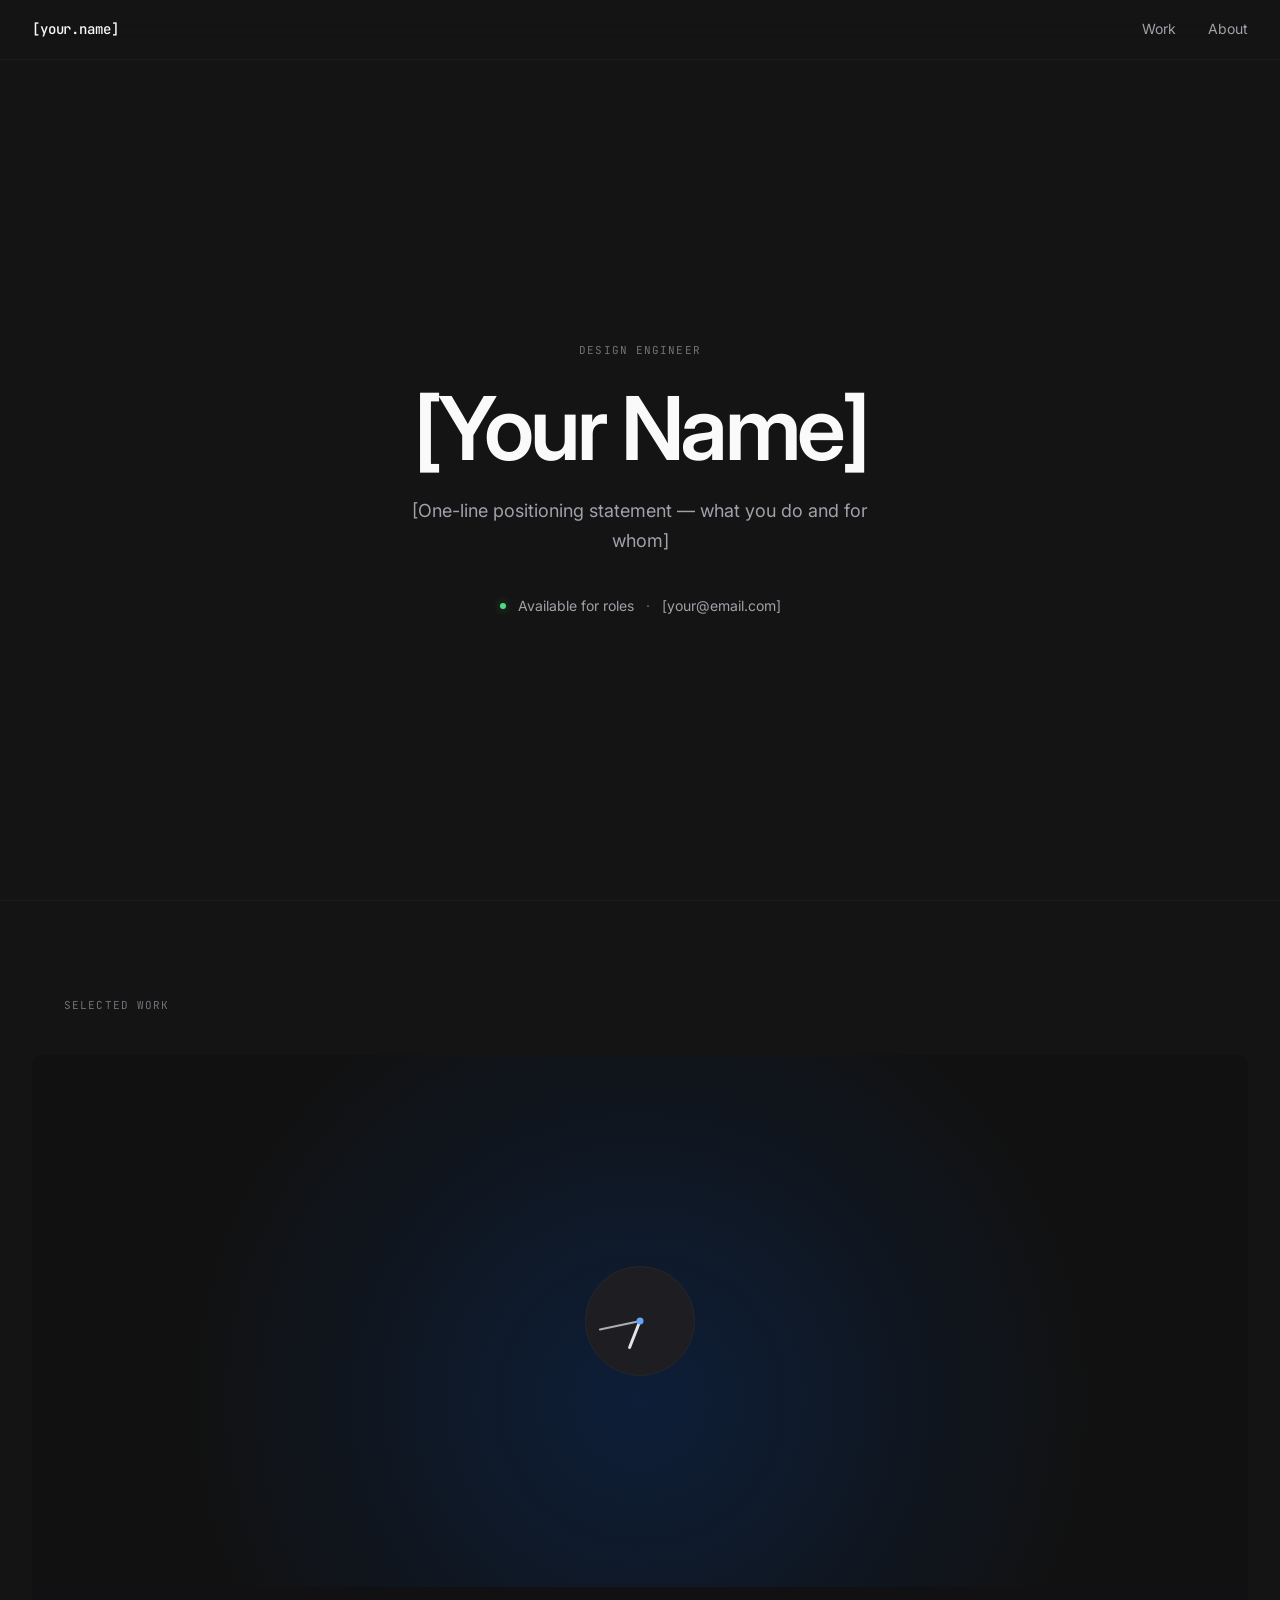
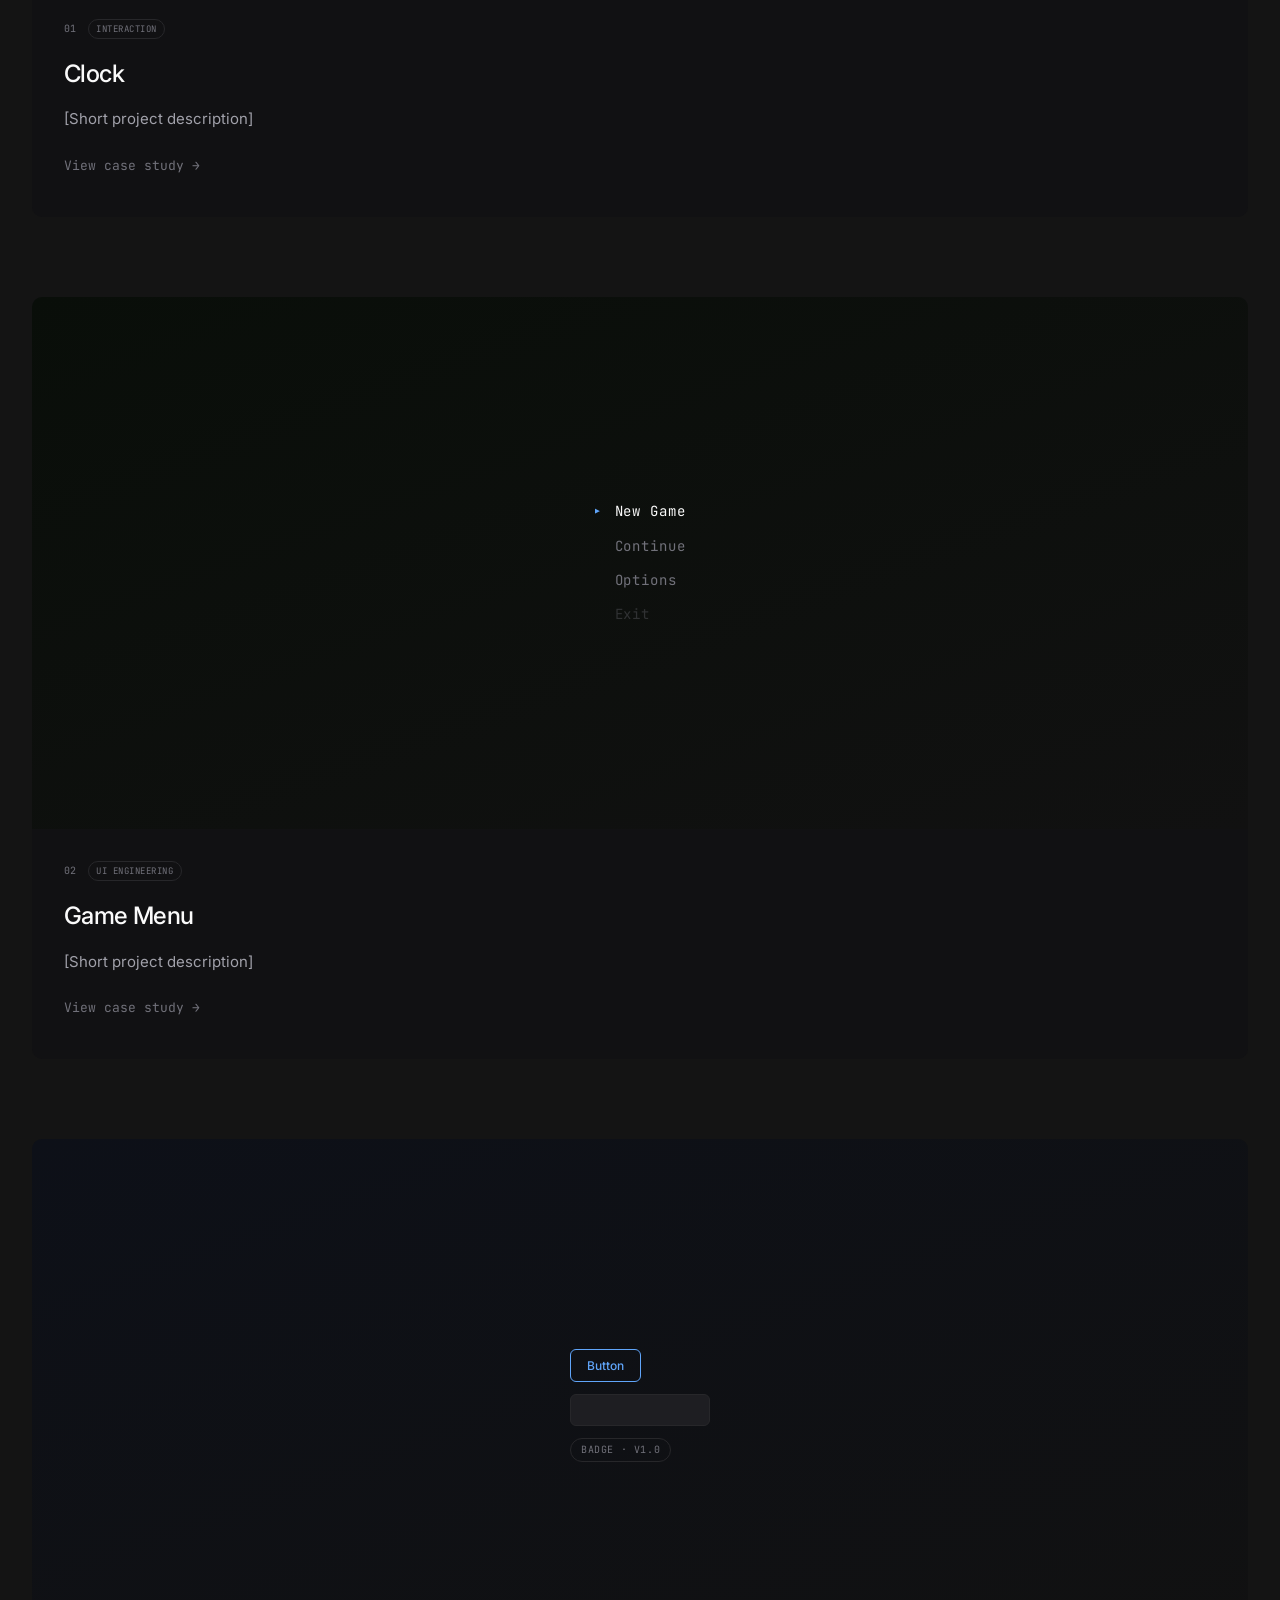
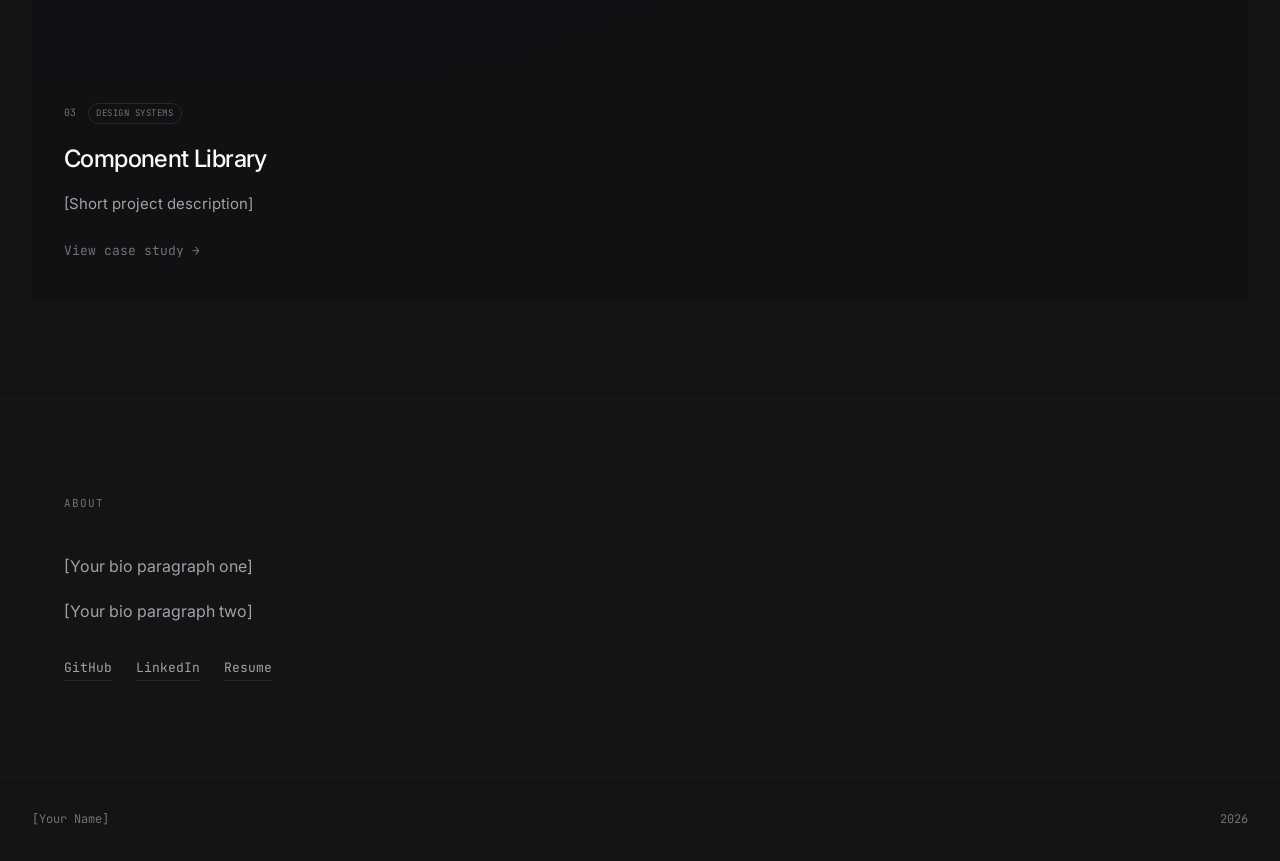
==== commit 348fdbdd: "update" ====
--- a/index.html
+++ b/index.html
@@ -3,20 +3,33 @@
 <head>
   <meta charset="UTF-8">
   <meta name="viewport" content="width=device-width, initial-scale=1.0">
-  <!-- PLACEHOLDER: Update with your name -->
-  <title>[Your Name] — Design Engineer</title>
+  <title></title>
   <meta id="meta-desc" name="description" content="">
+  <link rel="icon" type="image/svg+xml" href="assets/site/favicon.svg">
+
+  <!-- Open Graph -->
+  <meta property="og:title" content="">
+  <meta property="og:description" content="">
+  <meta property="og:type" content="website">
+  <meta property="og:url" content="https://beng-design.github.io/">
+  <meta property="og:image" content="https://beng-design.github.io/assets/site/og-image.png">
+
+  <!-- Twitter/X -->
+  <meta name="twitter:card" content="summary_large_image">
+  <meta name="twitter:title" content="">
+  <meta name="twitter:description" content="">
+  <!-- Replace og-image.png with a real 1200×630 preview image before launch -->
+  <meta name="twitter:image" content="https://beng-design.github.io/assets/site/og-image.png">
   <link rel="preconnect" href="https://fonts.googleapis.com">
   <link rel="preconnect" href="https://fonts.gstatic.com" crossorigin>
   <link href="https://fonts.googleapis.com/css2?family=Inter:wght@400;500;600&family=JetBrains+Mono:wght@400;500&display=swap" rel="stylesheet">
-  <link rel="stylesheet" href="styles.css">
+  <link rel="stylesheet" href="css/main.css">
 </head>
 <body>
 
   <!-- ─── Nav ─────────────────────────────────────────────── -->
   <nav class="site-nav">
-    <!-- PLACEHOLDER: Replace with your name, handle, or a wordmark SVG -->
-    <a href="/" class="wordmark" id="nav-wordmark">[your.name]</a>
+    <a href="/" class="wordmark" id="nav-wordmark"></a>
     <div class="nav-links">
       <a href="#work">Work</a>
       <a href="#about">About</a>
@@ -28,23 +41,14 @@
     <!-- ─── Hero ────────────────────────────────────────────── -->
     <section class="hero">
       <div class="wrap">
-        <p class="hero-eyebrow">Design Engineer</p>
-        <!-- PLACEHOLDER: Your name — can be a logotype SVG, styled text, or plain text -->
-        <h1 class="hero-name" id="hero-name">[Your Name]</h1>
-        <!-- PLACEHOLDER: One-line positioning statement
-             Examples:
-               "I build the gap between design and production."
-               "Turning design systems into living, shipped products."
-               "Designing in code for SaaS teams that move fast."        -->
-        <p class="hero-statement" id="hero-statement">
-          [One-line positioning statement — what you do and for whom]
-        </p>
+        <p class="hero-eyebrow" id="hero-eyebrow"></p>
+        <h1 class="hero-name" id="hero-name"></h1>
+        <p class="hero-statement" id="hero-statement"></p>
         <div class="hero-cta">
           <span class="status-dot"></span>
           <span>Available for roles</span>
           <span class="dot">·</span>
-          <!-- PLACEHOLDER: Your email address -->
-          <a id="hero-email" href="mailto:[your@email.com]">[your@email.com]</a>
+          <a id="hero-email" href=""></a>
         </div>
       </div>
     </section>
@@ -53,74 +57,7 @@
     <section class="section" id="work">
       <div class="wrap">
         <span class="section-label">Selected Work</span>
-        <div class="projects">
-
-          <!-- ── Card 01: Clock ── -->
-          <a href="projects/clock.html" class="card">
-            <div class="card-thumb card-thumb--clock">
-              <!-- Analog clock — hands set to current time by script below -->
-              <div class="clock">
-                <div class="ch" id="clock-hour"></div>
-                <div class="cm" id="clock-min"></div>
-                <div class="cc"></div>
-              </div>
-            </div>
-            <div class="card-body">
-              <div class="card-row">
-                <span class="card-num">01</span>
-                <span class="card-tag">Interaction</span>
-              </div>
-              <h2 class="card-title">Clock</h2>
-              <!-- PLACEHOLDER: 2–3 sentences describing the project -->
-              <p class="card-desc">[Short project description — 2–3 sentences. What is it, what makes it interesting, and what does it say about how you work at the intersection of design and code?]</p>
-              <span class="card-link">View case study →</span>
-            </div>
-          </a>
-
-          <!-- ── Card 02: Game Menu ── -->
-          <a href="projects/game-menu.html" class="card">
-            <div class="card-thumb card-thumb--game">
-              <div class="game-menu">
-                <div class="gmi active">New Game</div>
-                <div class="gmi">Continue</div>
-                <div class="gmi">Options</div>
-                <div class="gmi" style="opacity:.35">Exit</div>
-              </div>
-            </div>
-            <div class="card-body">
-              <div class="card-row">
-                <span class="card-num">02</span>
-                <span class="card-tag">UI Engineering</span>
-              </div>
-              <h2 class="card-title">Game Menu</h2>
-              <!-- PLACEHOLDER: 2–3 sentences describing the project -->
-              <p class="card-desc">[Short project description — 2–3 sentences. What is it, what makes it interesting, and what does it say about how you work at the intersection of design and code?]</p>
-              <span class="card-link">View case study →</span>
-            </div>
-          </a>
-
-          <!-- ── Card 03: Component Library ── -->
-          <a href="projects/component-library.html" class="card">
-            <div class="card-thumb card-thumb--components">
-              <div class="comp-stack">
-                <div class="c-btn">Button</div>
-                <div class="c-input"></div>
-                <div class="c-badge">Badge · v1.0</div>
-              </div>
-            </div>
-            <div class="card-body">
-              <div class="card-row">
-                <span class="card-num">03</span>
-                <span class="card-tag">Design Systems</span>
-              </div>
-              <h2 class="card-title">Component Library</h2>
-              <!-- PLACEHOLDER: 2–3 sentences describing the project -->
-              <p class="card-desc">[Short project description — 2–3 sentences. What is it, what makes it interesting, and what does it say about how you work at the intersection of design and code?]</p>
-              <span class="card-link">View case study →</span>
-            </div>
-          </a>
-
-        </div>
+        <div class="projects"></div>
       </div>
     </section>
 
@@ -129,17 +66,12 @@
       <div class="wrap">
         <span class="section-label">About</span>
         <div class="about-body">
-          <!-- PLACEHOLDER: 2–3 sentence bio
-               Focus on: what makes you distinct at the intersection of design + engineering,
-               and the kinds of companies/problems you're drawn to. -->
-          <p>[Your bio — 2–3 sentences. Describe what makes you distinct at the intersection of design and engineering, and the types of companies or problems you're drawn to.]</p>
-          <!-- PLACEHOLDER: Optional second paragraph — current situation, past experience, what's next -->
-          <p>[Additional context: current role or situation, notable past experience, or what you're looking for next.]</p>
+          <p id="about-bio"></p>
+          <p id="about-context"></p>
           <div class="about-links">
-            <!-- PLACEHOLDER: Replace # with real URLs. Add or remove links as needed. -->
-            <a href="#" class="about-link">GitHub</a>
-            <a href="#" class="about-link">LinkedIn</a>
-            <a href="#" class="about-link">Resume</a>
+            <a id="link-github" class="about-link">GitHub</a>
+            <a id="link-linkedin" class="about-link">LinkedIn</a>
+            <a id="link-resume" class="about-link">Resume</a>
           </div>
         </div>
       </div>
@@ -149,41 +81,124 @@
 
   <!-- ─── Footer ──────────────────────────────────────────────── -->
   <footer>
-    <!-- PLACEHOLDER: Your name -->
-    <span class="foot-text" id="footer-name">[Your Name]</span>
+    <span class="foot-text" id="footer-name"></span>
     <span class="foot-text" id="footer-year"></span>
   </footer>
 
+  <script src="js/config.js"></script>
   <script>
-    const CONFIG = {
-      name:      "[Your Name]",
-      handle:    "[your.name]",
-      email:     "[your@email.com]",
-      statement: "[One-line positioning statement — what you do and for whom]",
-      available: true,
+    // Thumb markup keyed by project id. Add a new entry here when introducing
+    // a project with a novel visual thumbnail.
+    var THUMBS = {
+      'clock': (
+        '<div class="clock">' +
+          '<div class="ch" id="clock-hour"></div>' +
+          '<div class="cm" id="clock-min"></div>' +
+          '<div class="cc"></div>' +
+        '</div>'
+      ),
+      'game-menu': (
+        '<div class="game-menu">' +
+          '<div class="gmi active">New Game</div>' +
+          '<div class="gmi">Continue</div>' +
+          '<div class="gmi">Options</div>' +
+          '<div class="gmi" style="opacity:.35">Exit</div>' +
+        '</div>'
+      ),
+      'component-library': (
+        '<div class="comp-stack">' +
+          '<div class="c-btn">Button</div>' +
+          '<div class="c-input"></div>' +
+          '<div class="c-badge">Badge · v1.0</div>' +
+        '</div>'
+      )
     };
 
+    function buildCard(p) {
+      var card = document.createElement('a');
+      card.className = 'card';
+      card.href = p.url;
+
+      var thumb = document.createElement('div');
+      thumb.className = 'card-thumb ' + p.thumbClass;
+      thumb.innerHTML = THUMBS[p.id] || '';
+
+      var body = document.createElement('div');
+      body.className = 'card-body';
+
+      var row = document.createElement('div');
+      row.className = 'card-row';
+
+      var num = document.createElement('span');
+      num.className = 'card-num';
+      num.textContent = p.num;
+
+      var tag = document.createElement('span');
+      tag.className = 'card-tag';
+      tag.textContent = p.tag;
+
+      row.append(num, tag);
+
+      var title = document.createElement('h2');
+      title.className = 'card-title';
+      title.textContent = p.title;
+
+      var desc = document.createElement('p');
+      desc.className = 'card-desc';
+      desc.textContent = p.desc;
+
+      var link = document.createElement('span');
+      link.className = 'card-link';
+      link.textContent = 'View case study →';
+
+      body.append(row, title, desc, link);
+      card.append(thumb, body);
+      return card;
+    }
+
     function populate() {
-      document.title = CONFIG.name + ' — Design Engineer';
+      document.title = CONFIG.name + ' — ' + CONFIG.role;
       document.getElementById('meta-desc').setAttribute('content', CONFIG.statement);
-      document.getElementById('nav-wordmark').textContent   = CONFIG.handle;
+
+      var ogTitle = CONFIG.name + ' — ' + CONFIG.role;
+      document.querySelector('meta[property="og:title"]').setAttribute('content', ogTitle);
+      document.querySelector('meta[property="og:description"]').setAttribute('content', CONFIG.statement);
+      document.querySelector('meta[name="twitter:title"]').setAttribute('content', ogTitle);
+      document.querySelector('meta[name="twitter:description"]').setAttribute('content', CONFIG.statement);
+
+      document.getElementById('nav-wordmark').textContent    = CONFIG.handle;
+      document.getElementById('hero-eyebrow').textContent   = CONFIG.role;
       document.getElementById('hero-name').textContent      = CONFIG.name;
       document.getElementById('hero-statement').textContent = CONFIG.statement;
-      const emailEl = document.getElementById('hero-email');
+
+      var emailEl = document.getElementById('hero-email');
       emailEl.textContent = CONFIG.email;
       emailEl.href        = 'mailto:' + CONFIG.email;
+
+      var container = document.querySelector('.projects');
+      CONFIG.projects.forEach(function (p) {
+        container.appendChild(buildCard(p));
+      });
+
+      document.getElementById('about-bio').textContent     = CONFIG.about.bio;
+      document.getElementById('about-context').textContent = CONFIG.about.context;
+
+      document.getElementById('link-github').href   = CONFIG.links.github;
+      document.getElementById('link-linkedin').href = CONFIG.links.linkedin;
+      document.getElementById('link-resume').href   = CONFIG.links.resume;
+
       document.getElementById('footer-name').textContent = CONFIG.name;
       document.getElementById('footer-year').textContent = new Date().getFullYear();
     }
 
     populate();
 
-    // Clock hands
+    // Clock hands — runs after populate() so the elements exist in the DOM
     (function () {
-      const now = new Date();
-      const h = now.getHours() % 12, m = now.getMinutes();
-      document.getElementById('clock-hour').style.transform = `rotate(${h * 30 + m * 0.5}deg)`;
-      document.getElementById('clock-min').style.transform  = `rotate(${m * 6}deg)`;
+      var now = new Date();
+      var h = now.getHours() % 12, m = now.getMinutes();
+      document.getElementById('clock-hour').style.transform = 'rotate(' + (h * 30 + m * 0.5) + 'deg)';
+      document.getElementById('clock-min').style.transform  = 'rotate(' + (m * 6) + 'deg)';
     })();
   </script>
 
--- a/css/main.css
+++ b/css/main.css
@@ -0,0 +1,7 @@
+@import 'tokens.css';
+@import 'base.css';
+@import 'layout.css';
+@import 'hero.css';
+@import 'cards.css';
+@import 'about.css';
+@import 'responsive.css';
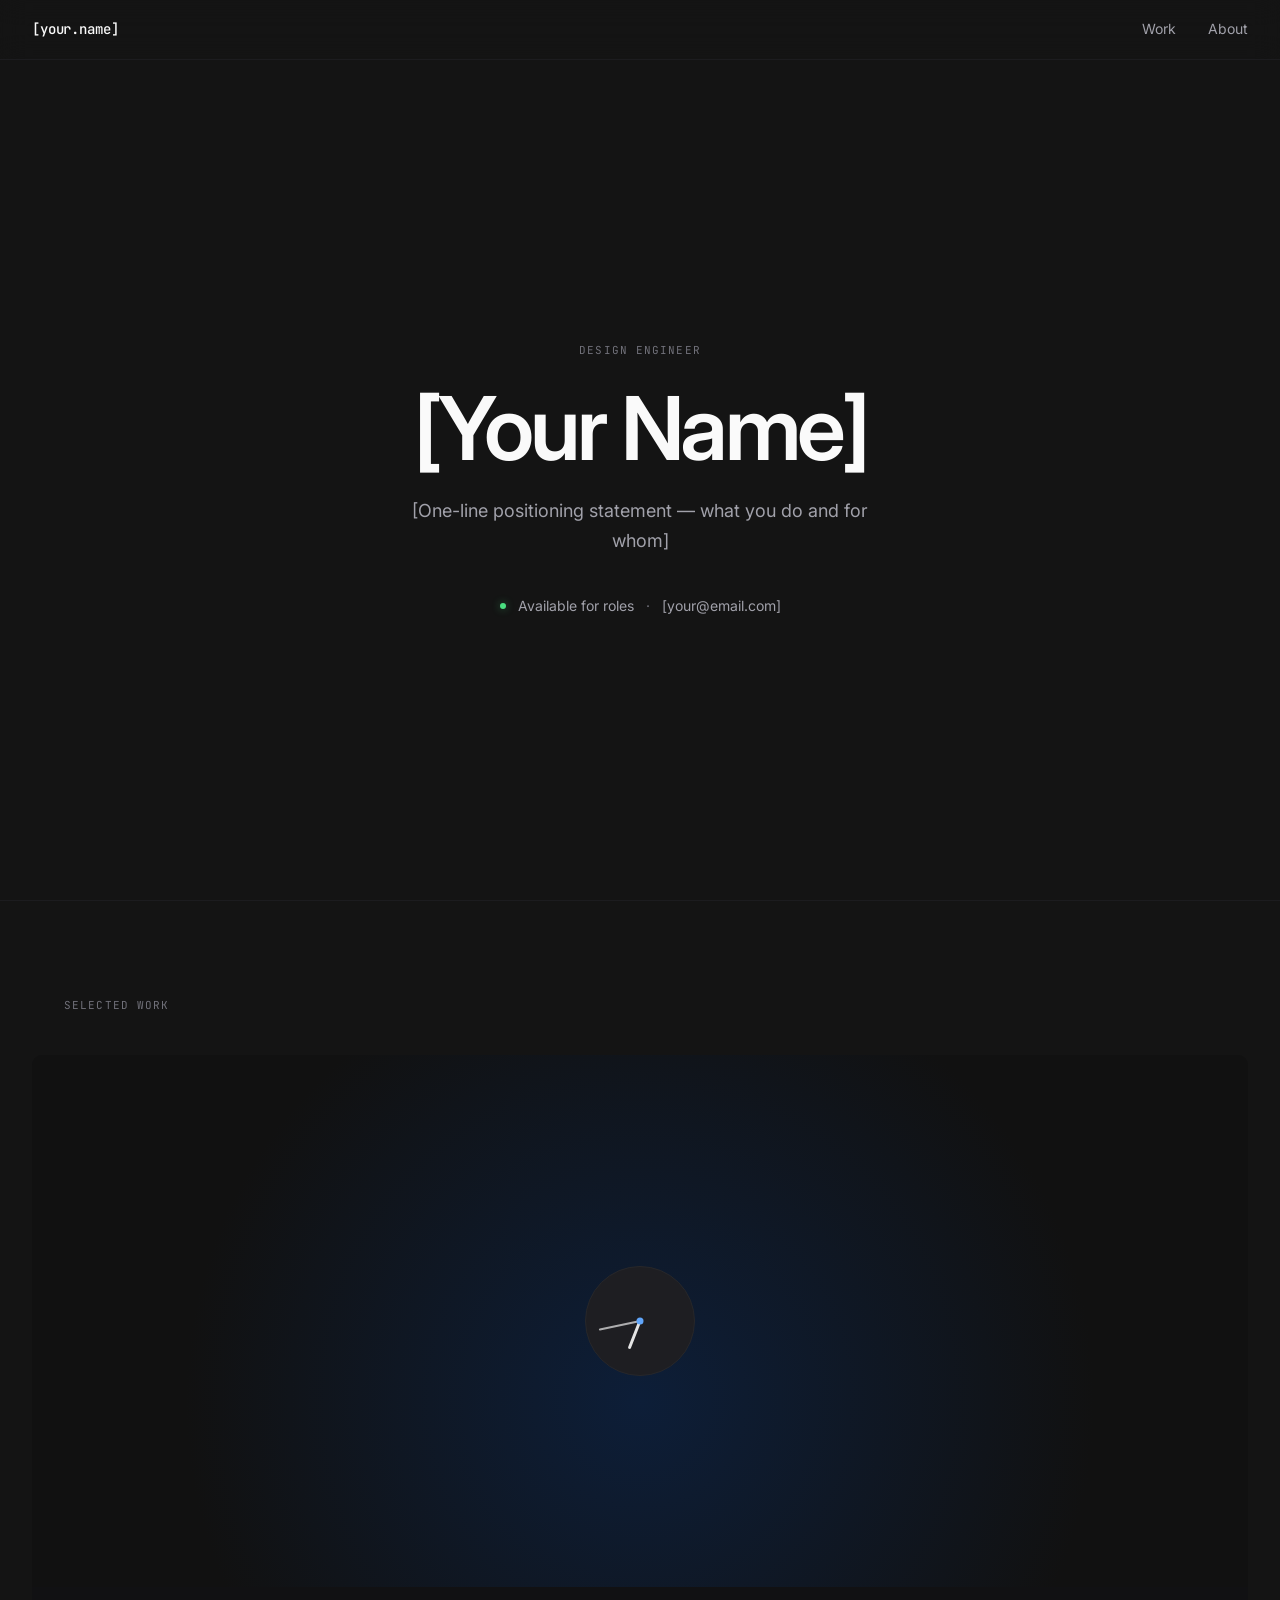
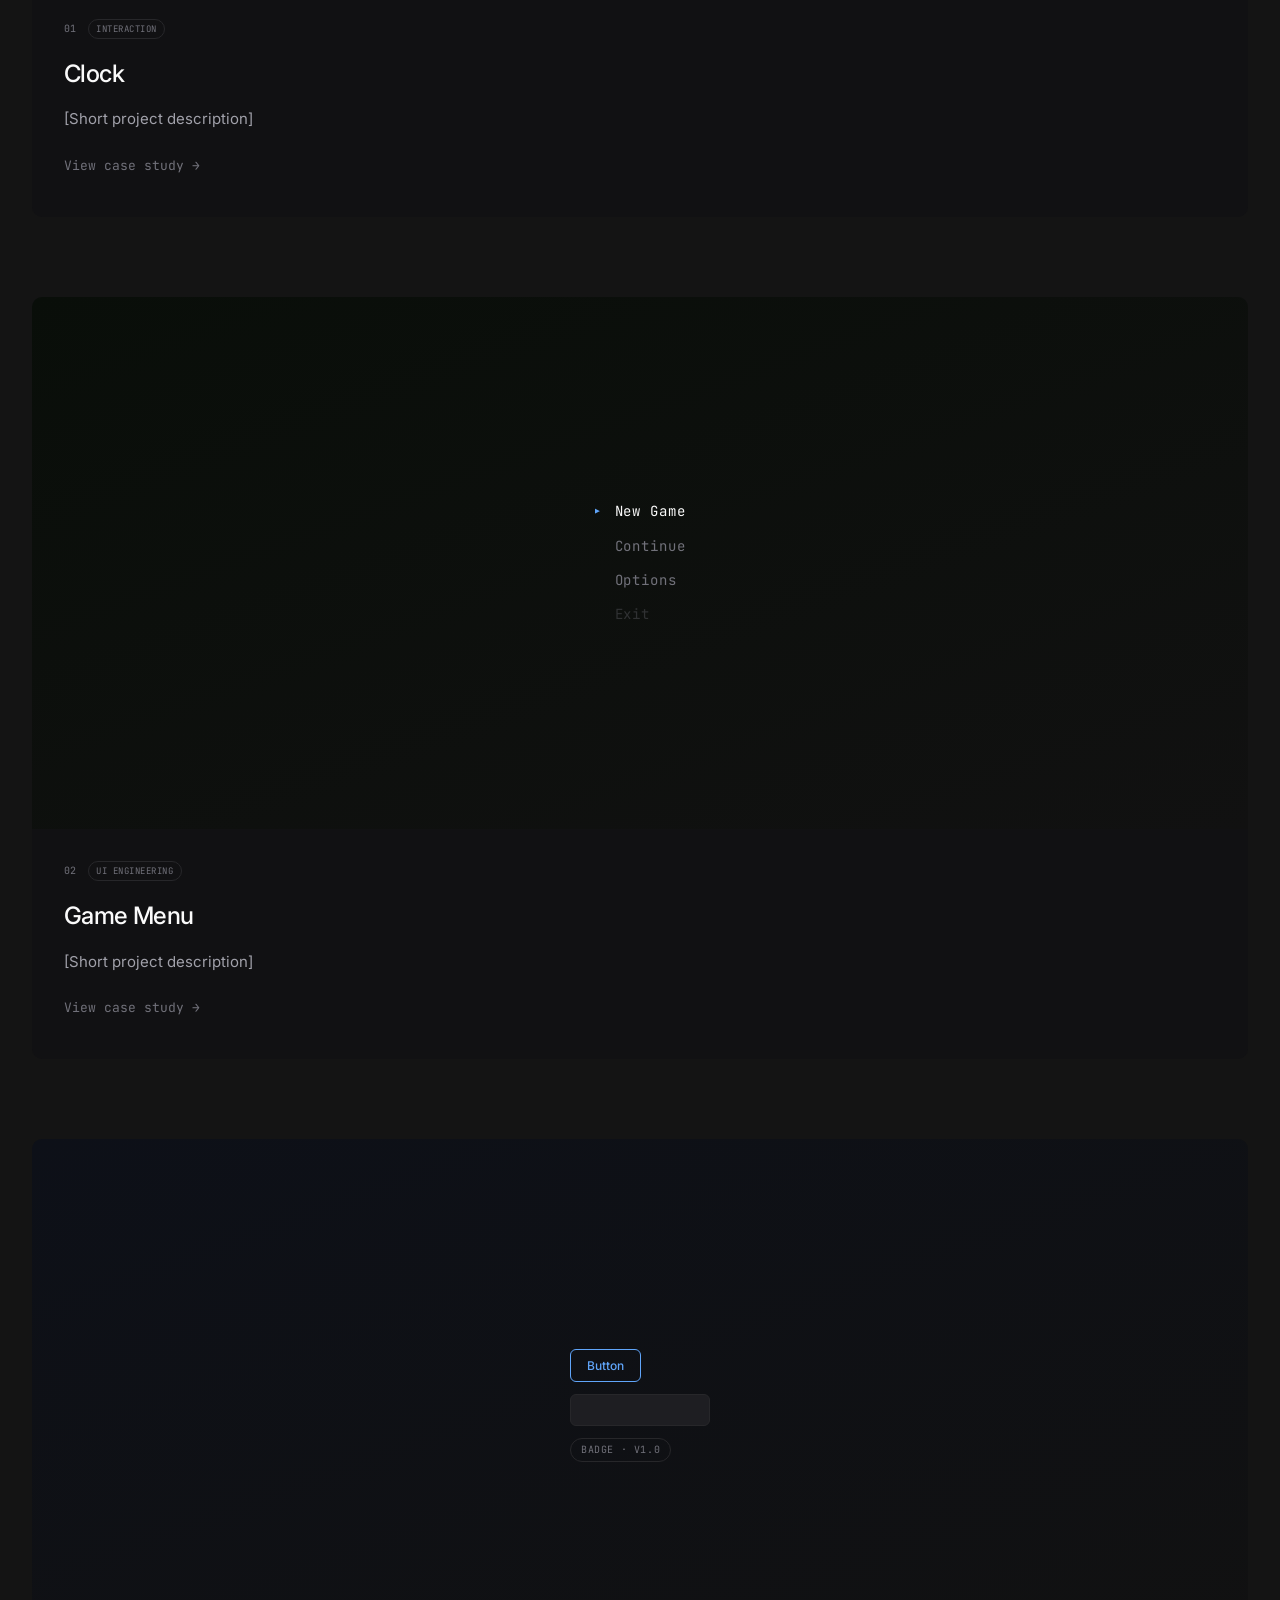
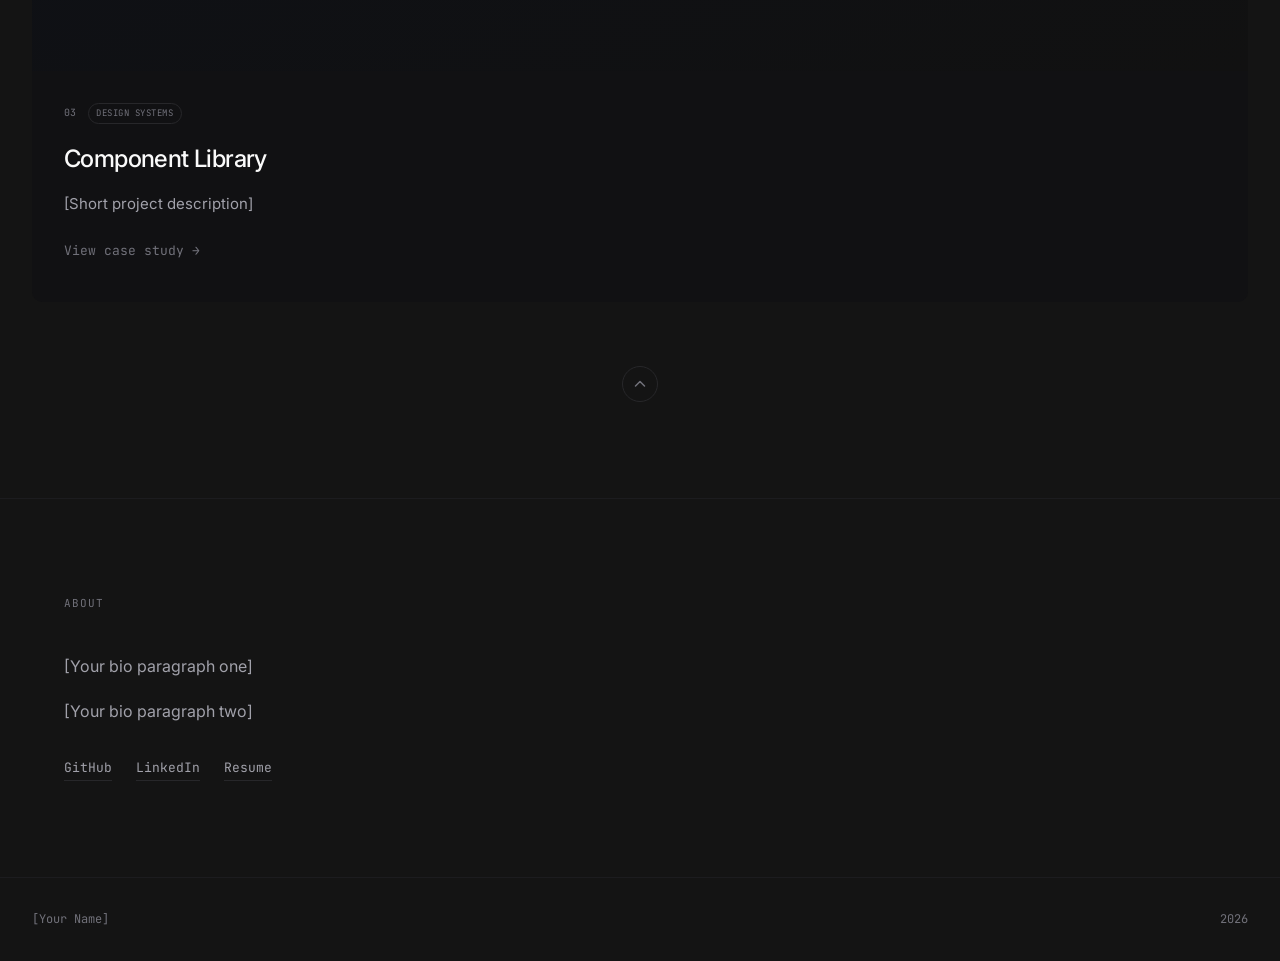
==== commit ba108813: "add assets, favicon, OG tags, view transitions, and back-to-top - Asset folder structure with .gitke" ====
--- a/index.html
+++ b/index.html
@@ -58,6 +58,12 @@
       <div class="wrap">
         <span class="section-label">Selected Work</span>
         <div class="projects"></div>
+        <a href="#" class="back-to-top" aria-label="Back to top">
+          <svg width="14" height="14" viewBox="0 0 14 14" fill="none" aria-hidden="true">
+            <path d="M2.5 9L7 4.5L11.5 9" stroke="currentColor" stroke-width="1.5"
+                  stroke-linecap="round" stroke-linejoin="round"/>
+          </svg>
+        </a>
       </div>
     </section>
 
@@ -86,121 +92,8 @@
   </footer>
 
   <script src="js/config.js"></script>
-  <script>
-    // Thumb markup keyed by project id. Add a new entry here when introducing
-    // a project with a novel visual thumbnail.
-    var THUMBS = {
-      'clock': (
-        '<div class="clock">' +
-          '<div class="ch" id="clock-hour"></div>' +
-          '<div class="cm" id="clock-min"></div>' +
-          '<div class="cc"></div>' +
-        '</div>'
-      ),
-      'game-menu': (
-        '<div class="game-menu">' +
-          '<div class="gmi active">New Game</div>' +
-          '<div class="gmi">Continue</div>' +
-          '<div class="gmi">Options</div>' +
-          '<div class="gmi" style="opacity:.35">Exit</div>' +
-        '</div>'
-      ),
-      'component-library': (
-        '<div class="comp-stack">' +
-          '<div class="c-btn">Button</div>' +
-          '<div class="c-input"></div>' +
-          '<div class="c-badge">Badge · v1.0</div>' +
-        '</div>'
-      )
-    };
-
-    function buildCard(p) {
-      var card = document.createElement('a');
-      card.className = 'card';
-      card.href = p.url;
-
-      var thumb = document.createElement('div');
-      thumb.className = 'card-thumb ' + p.thumbClass;
-      thumb.innerHTML = THUMBS[p.id] || '';
-
-      var body = document.createElement('div');
-      body.className = 'card-body';
-
-      var row = document.createElement('div');
-      row.className = 'card-row';
-
-      var num = document.createElement('span');
-      num.className = 'card-num';
-      num.textContent = p.num;
-
-      var tag = document.createElement('span');
-      tag.className = 'card-tag';
-      tag.textContent = p.tag;
-
-      row.append(num, tag);
-
-      var title = document.createElement('h2');
-      title.className = 'card-title';
-      title.textContent = p.title;
-
-      var desc = document.createElement('p');
-      desc.className = 'card-desc';
-      desc.textContent = p.desc;
-
-      var link = document.createElement('span');
-      link.className = 'card-link';
-      link.textContent = 'View case study →';
-
-      body.append(row, title, desc, link);
-      card.append(thumb, body);
-      return card;
-    }
-
-    function populate() {
-      document.title = CONFIG.name + ' — ' + CONFIG.role;
-      document.getElementById('meta-desc').setAttribute('content', CONFIG.statement);
-
-      var ogTitle = CONFIG.name + ' — ' + CONFIG.role;
-      document.querySelector('meta[property="og:title"]').setAttribute('content', ogTitle);
-      document.querySelector('meta[property="og:description"]').setAttribute('content', CONFIG.statement);
-      document.querySelector('meta[name="twitter:title"]').setAttribute('content', ogTitle);
-      document.querySelector('meta[name="twitter:description"]').setAttribute('content', CONFIG.statement);
-
-      document.getElementById('nav-wordmark').textContent    = CONFIG.handle;
-      document.getElementById('hero-eyebrow').textContent   = CONFIG.role;
-      document.getElementById('hero-name').textContent      = CONFIG.name;
-      document.getElementById('hero-statement').textContent = CONFIG.statement;
-
-      var emailEl = document.getElementById('hero-email');
-      emailEl.textContent = CONFIG.email;
-      emailEl.href        = 'mailto:' + CONFIG.email;
-
-      var container = document.querySelector('.projects');
-      CONFIG.projects.forEach(function (p) {
-        container.appendChild(buildCard(p));
-      });
-
-      document.getElementById('about-bio').textContent     = CONFIG.about.bio;
-      document.getElementById('about-context').textContent = CONFIG.about.context;
-
-      document.getElementById('link-github').href   = CONFIG.links.github;
-      document.getElementById('link-linkedin').href = CONFIG.links.linkedin;
-      document.getElementById('link-resume').href   = CONFIG.links.resume;
-
-      document.getElementById('footer-name').textContent = CONFIG.name;
-      document.getElementById('footer-year').textContent = new Date().getFullYear();
-    }
-
-    populate();
-
-    // Clock hands — runs after populate() so the elements exist in the DOM
-    (function () {
-      var now = new Date();
-      var h = now.getHours() % 12, m = now.getMinutes();
-      document.getElementById('clock-hour').style.transform = 'rotate(' + (h * 30 + m * 0.5) + 'deg)';
-      document.getElementById('clock-min').style.transform  = 'rotate(' + (m * 6) + 'deg)';
-    })();
-  </script>
+  <script src="js/main.js"></script>
+  <script src="js/transitions.js"></script>
 
 </body>
 </html>
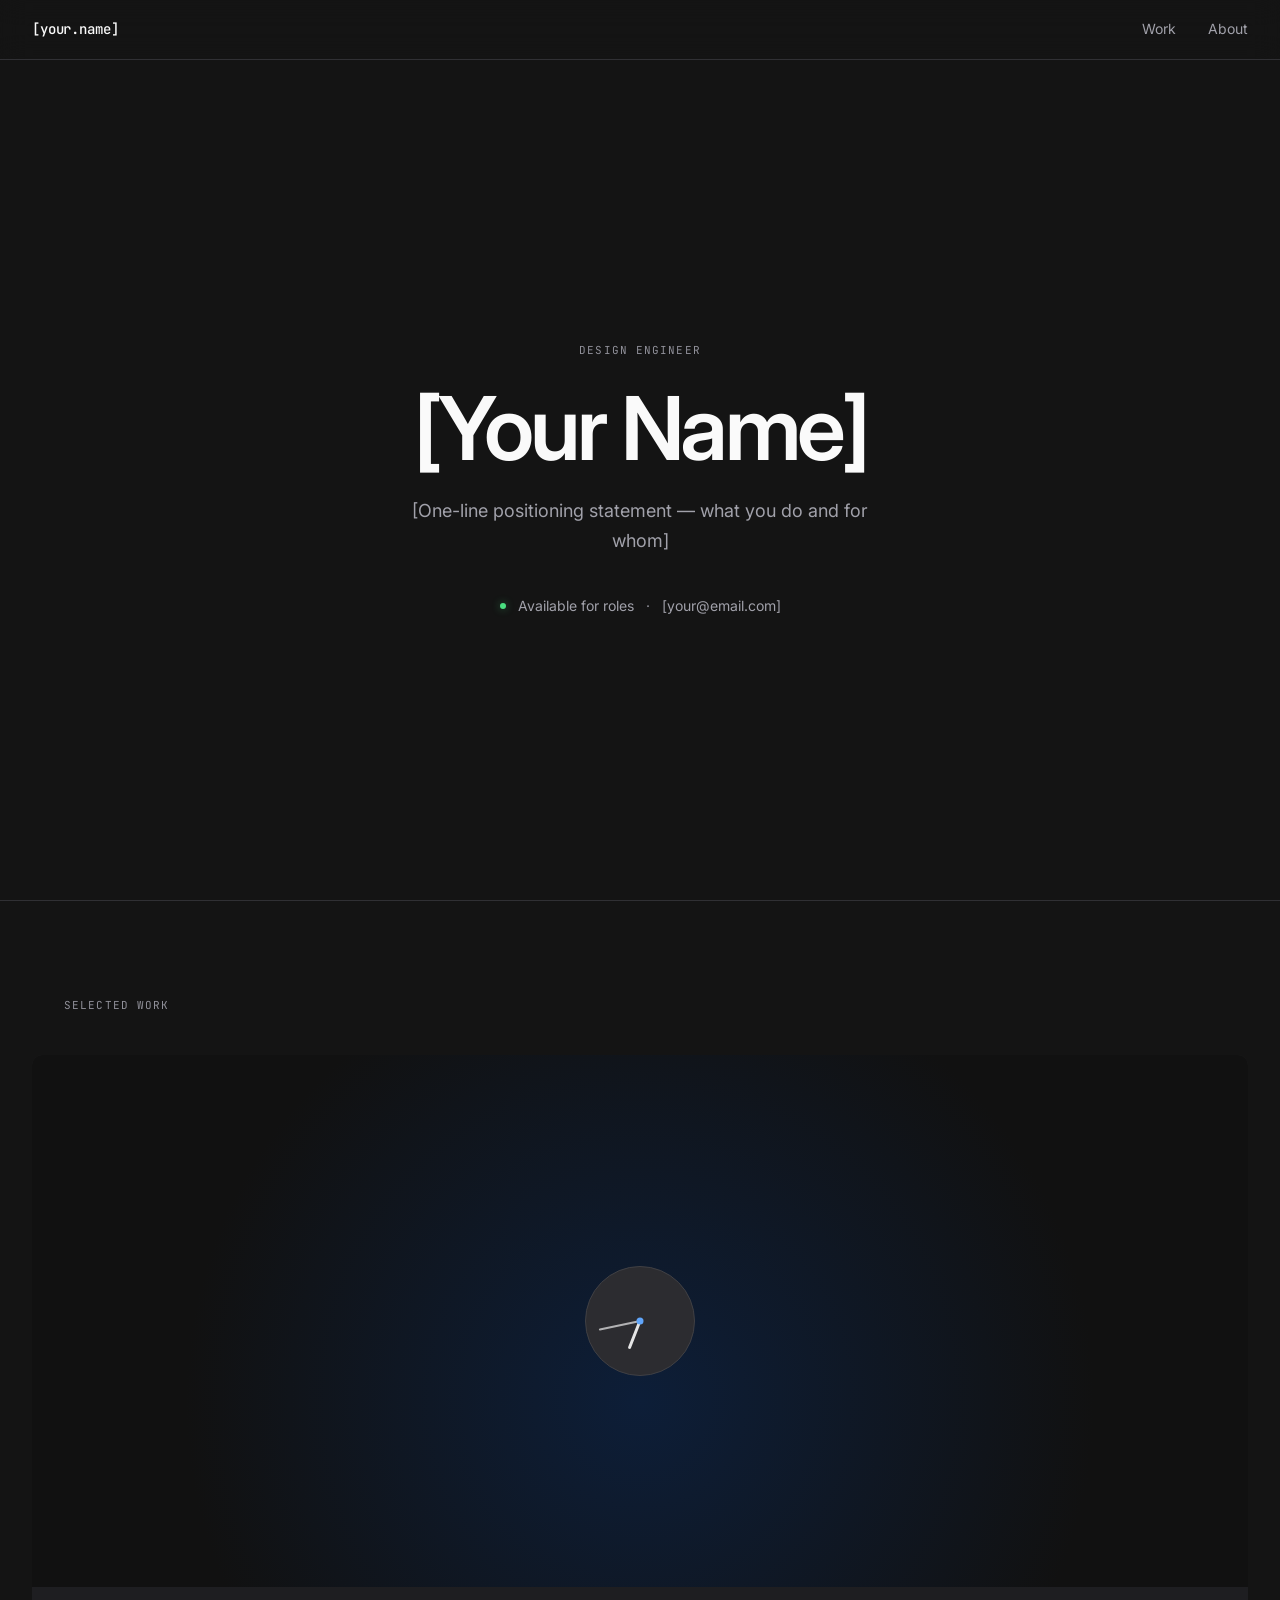
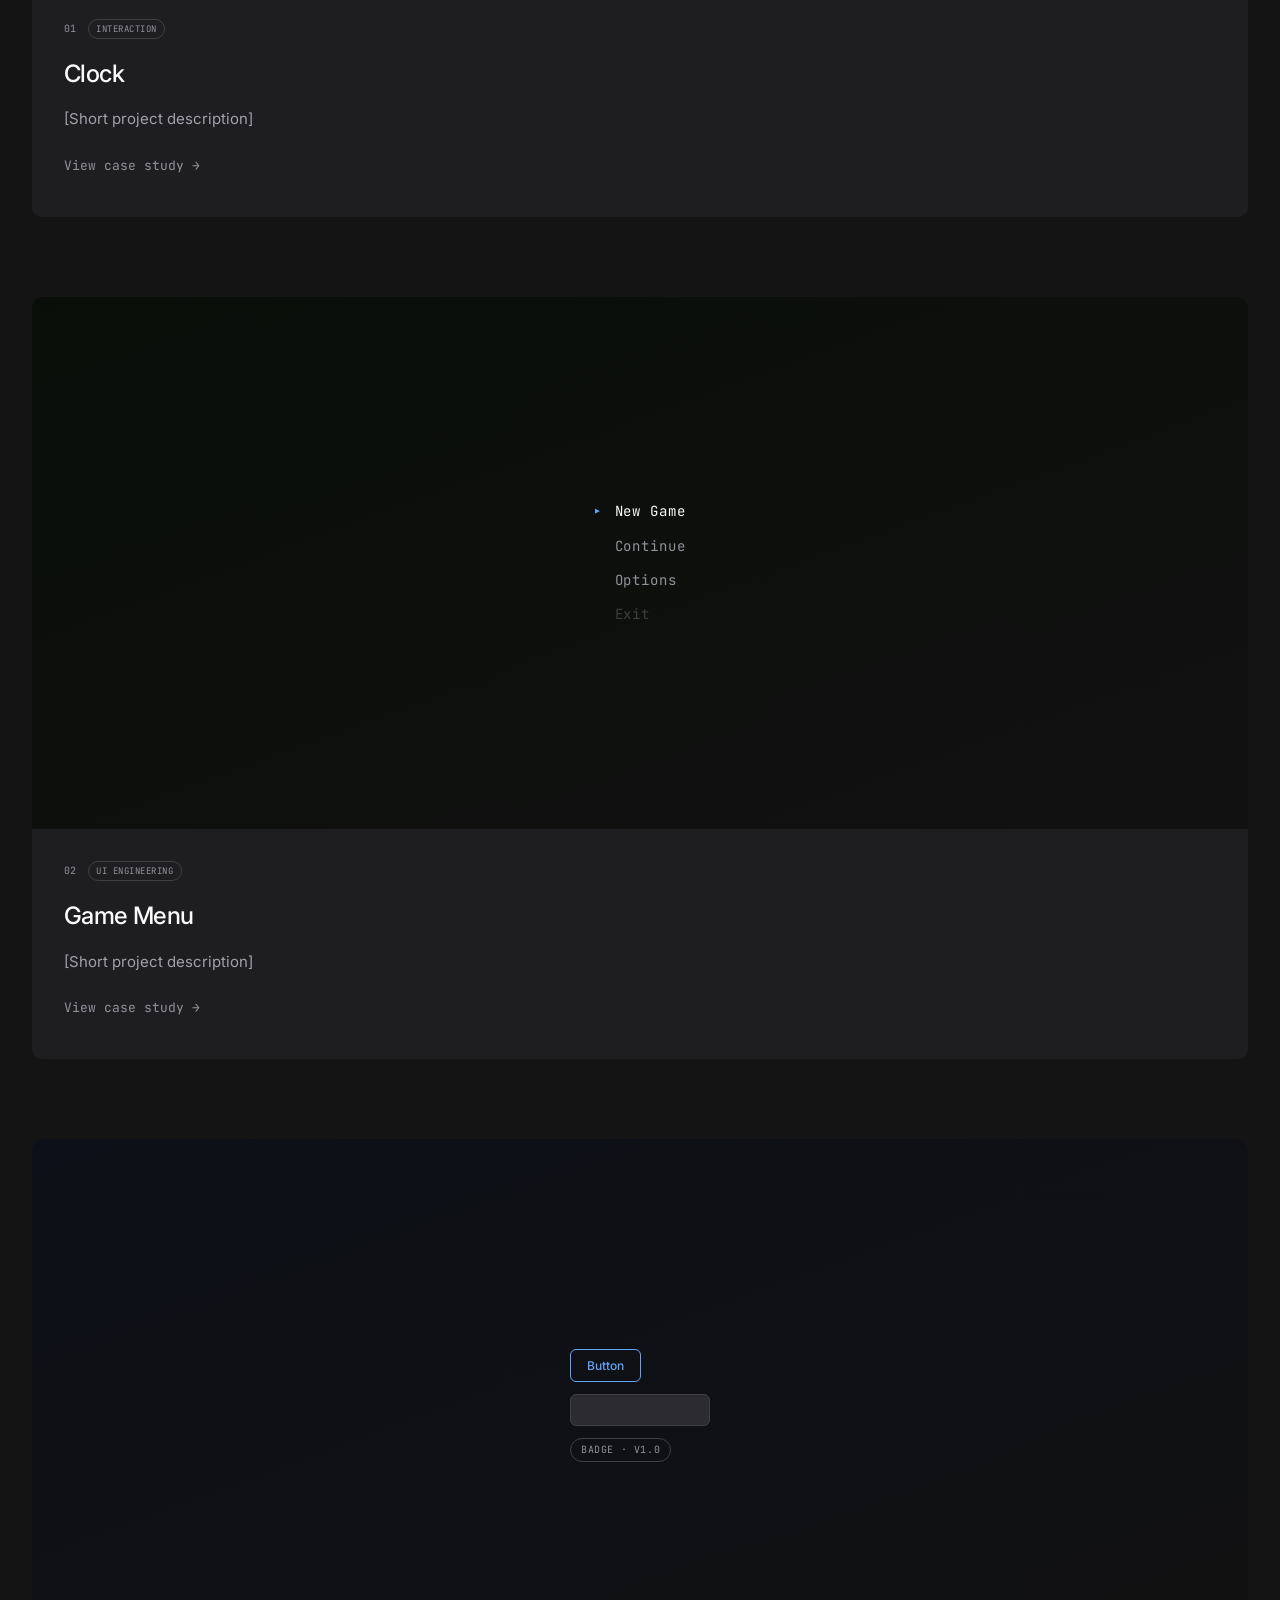
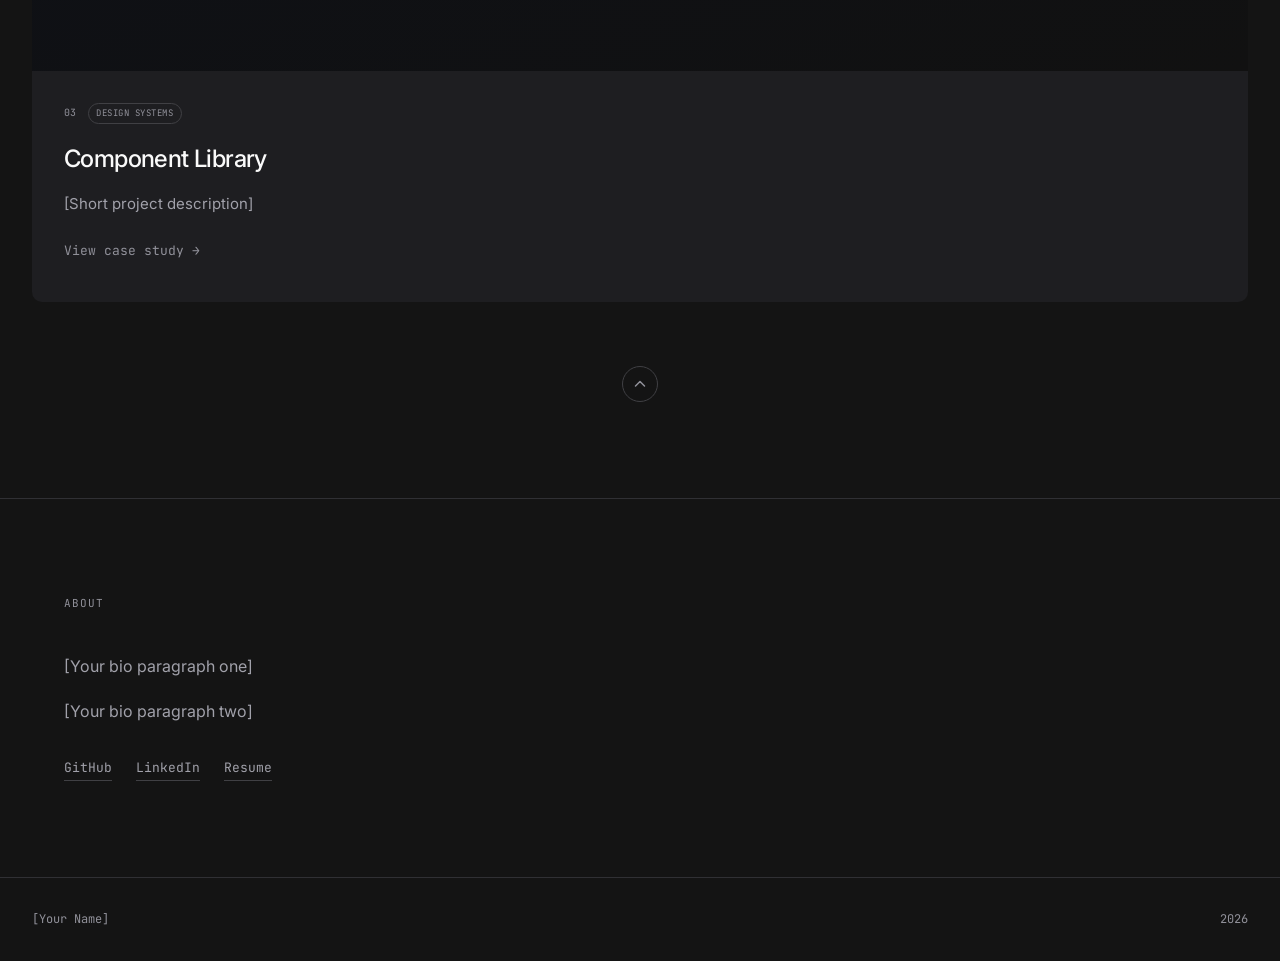
==== commit 2907f781: "update" ====
--- a/index.html
+++ b/index.html
@@ -20,6 +20,8 @@
   <meta name="twitter:description" content="">
   <!-- Replace og-image.png with a real 1200×630 preview image before launch -->
   <meta name="twitter:image" content="https://beng-design.github.io/assets/site/og-image.png">
+  <style>@view-transition { navigation: auto; }</style>
+  <script src="js/transitions.js" defer></script>
   <link rel="preconnect" href="https://fonts.googleapis.com">
   <link rel="preconnect" href="https://fonts.gstatic.com" crossorigin>
   <link href="https://fonts.googleapis.com/css2?family=Inter:wght@400;500;600&family=JetBrains+Mono:wght@400;500&display=swap" rel="stylesheet">
@@ -93,7 +95,6 @@
 
   <script src="js/config.js"></script>
   <script src="js/main.js"></script>
-  <script src="js/transitions.js"></script>
 
 </body>
 </html>
